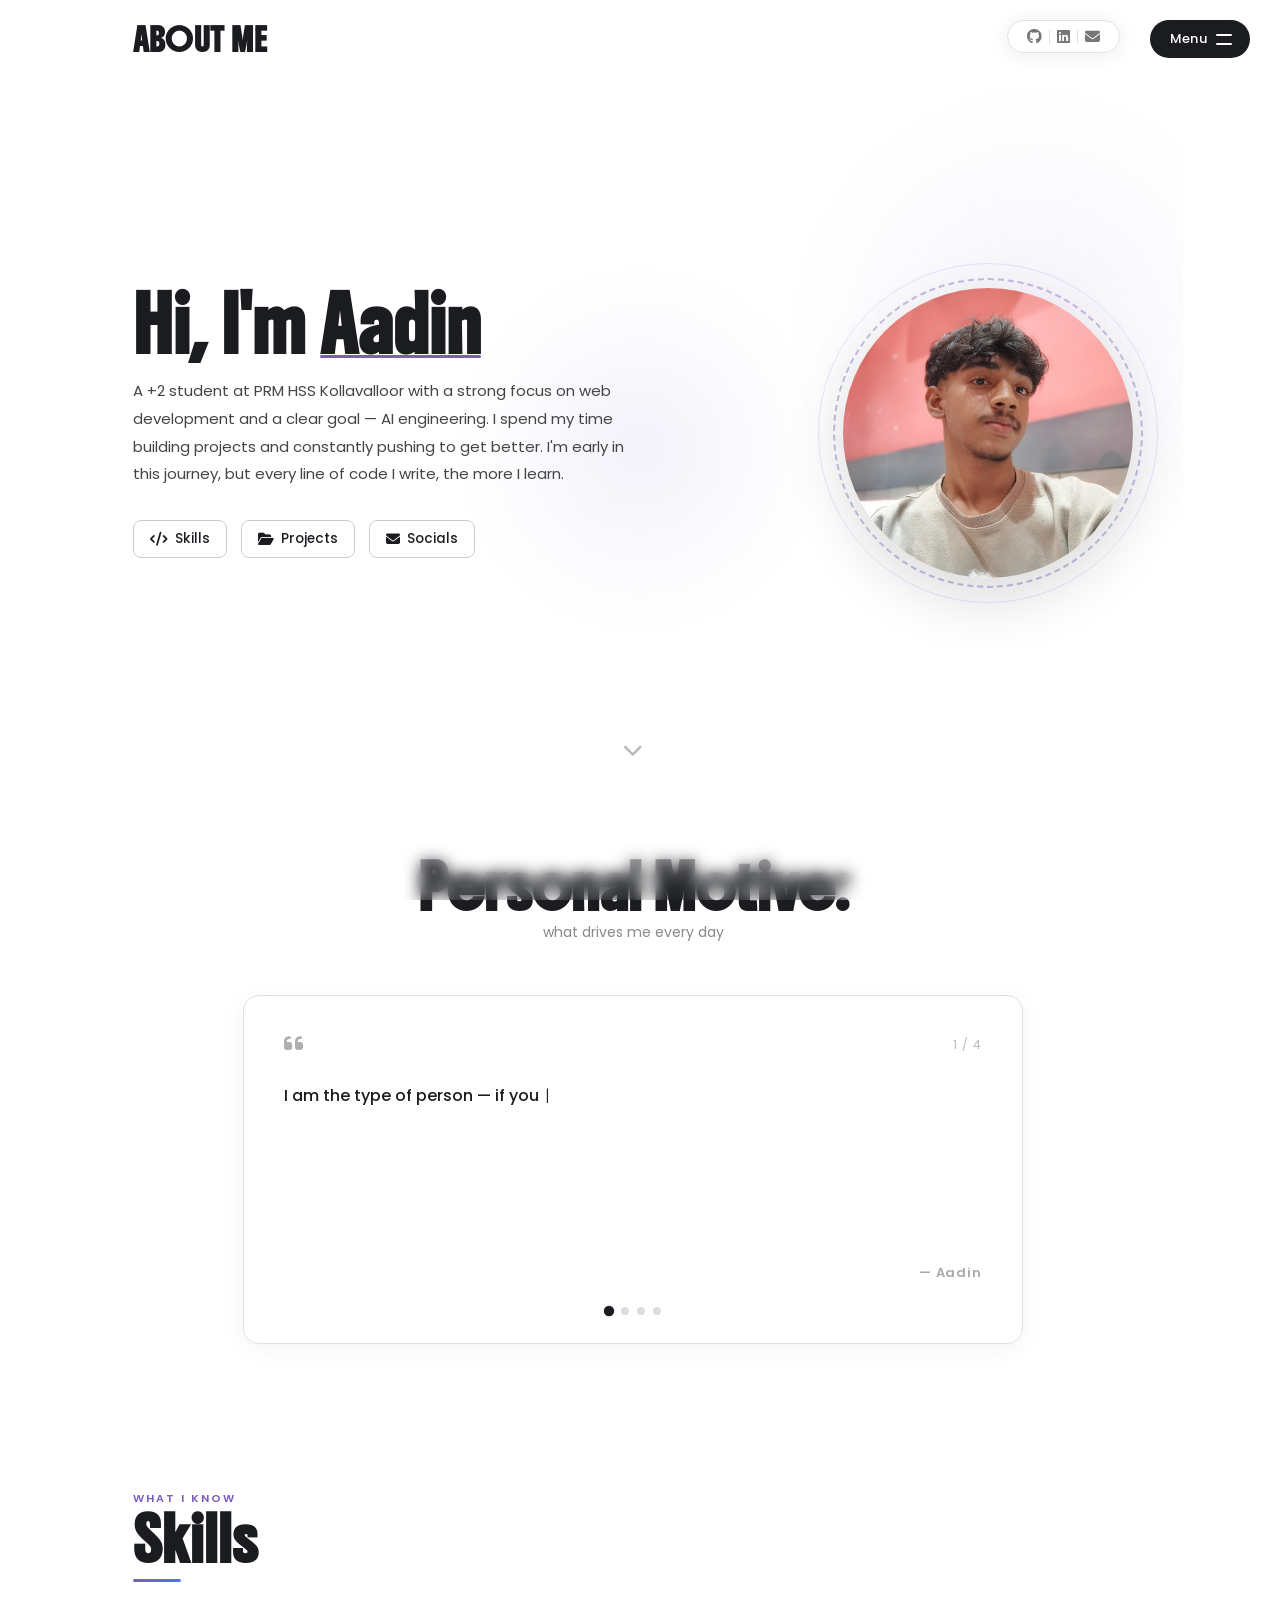
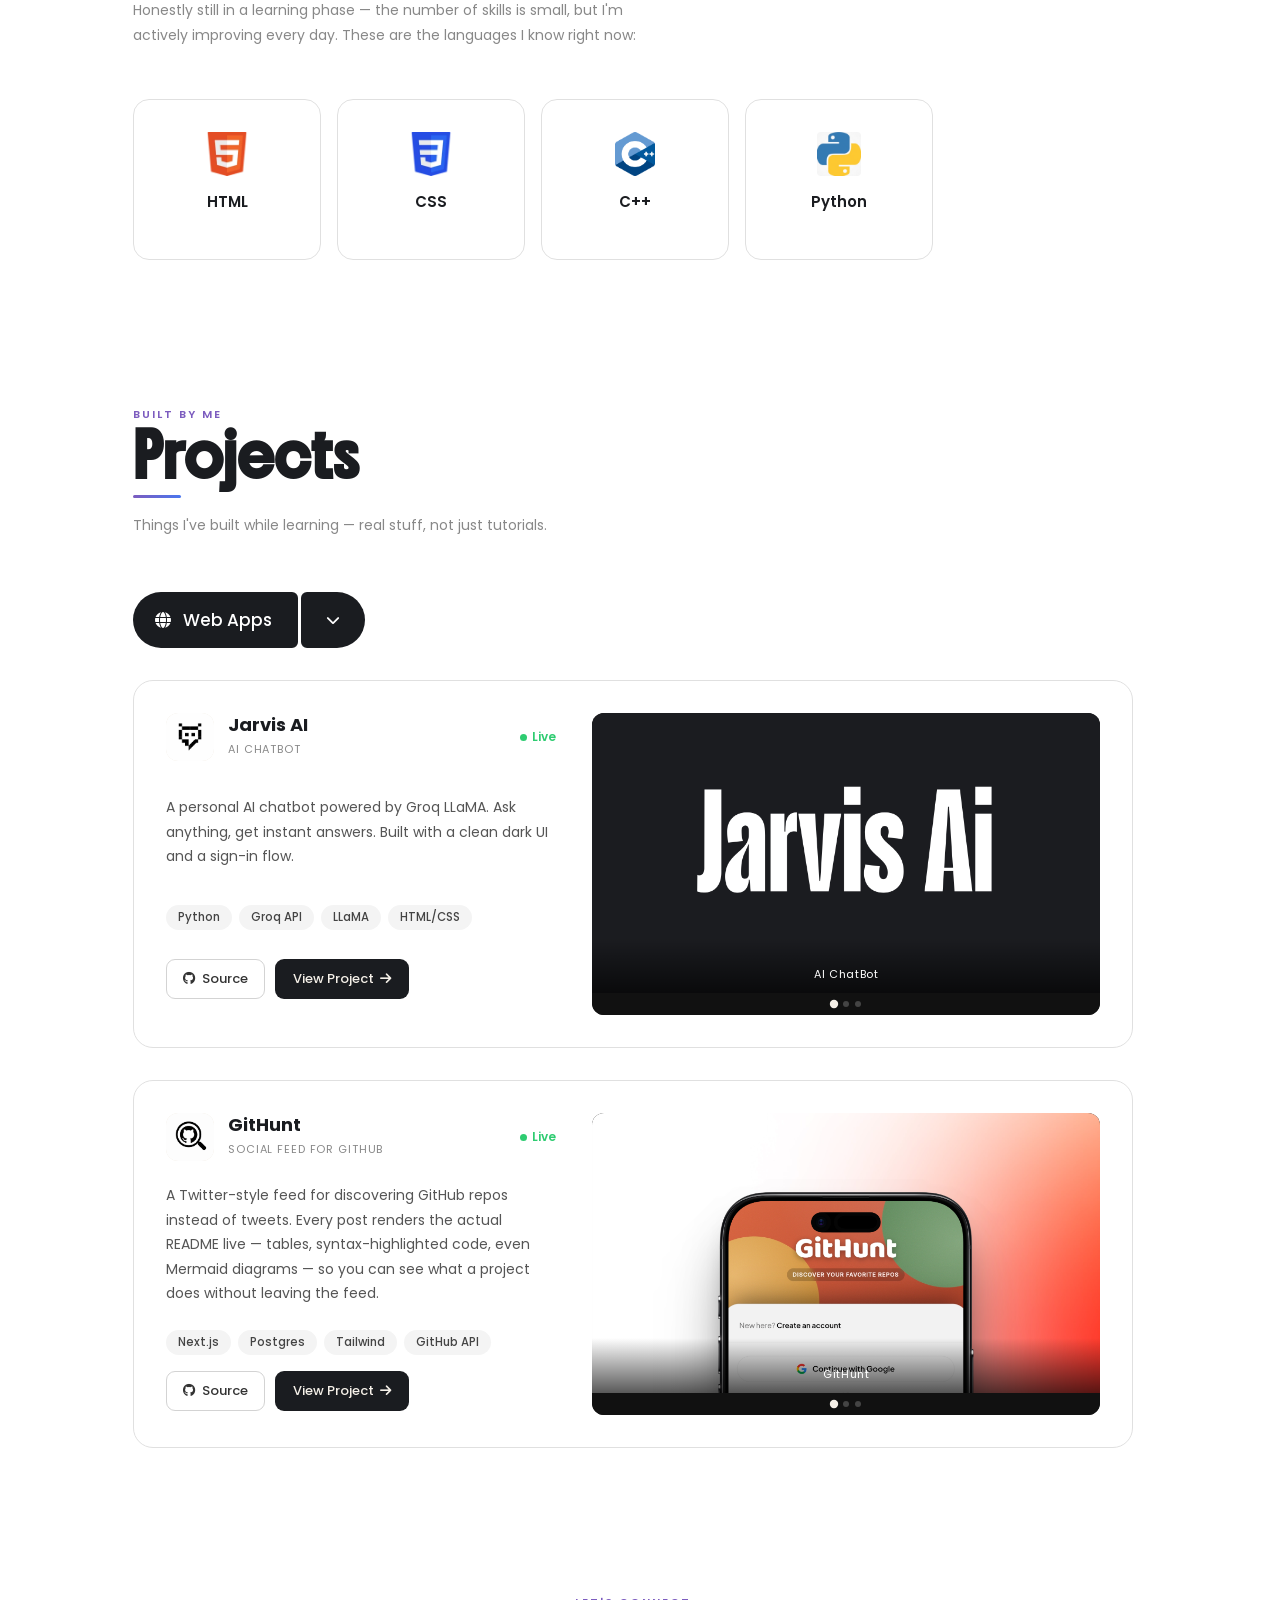
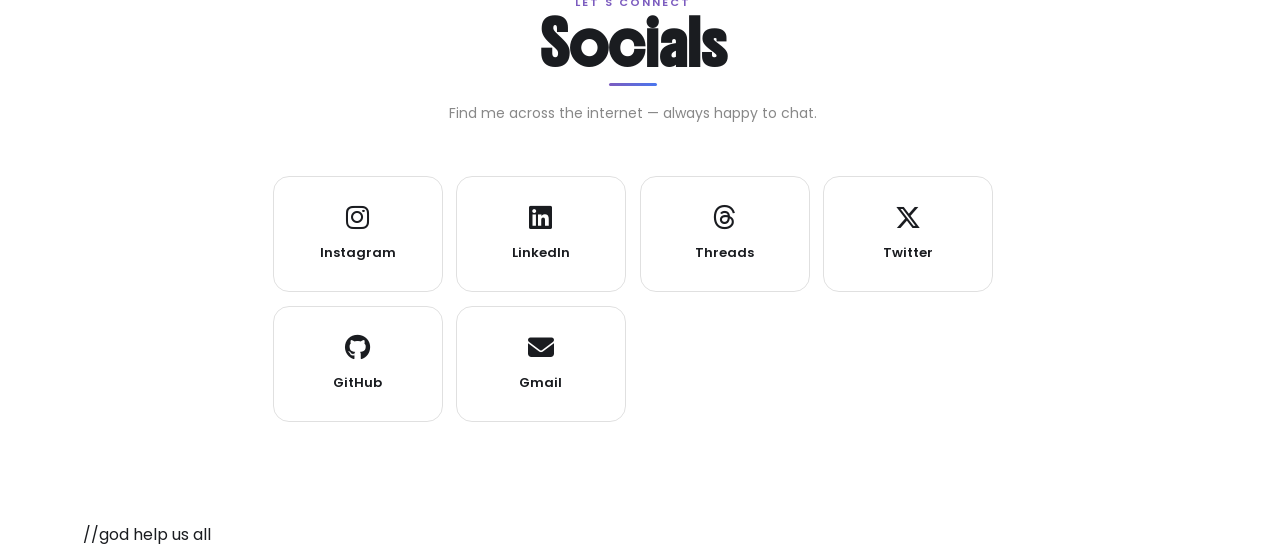
==== index.html @ 1c9d08e8 "AI Agent card: add live stats row (hidden until data loads)." ====
<!DOCTYPE html>
<html lang="en">
<head>
  <meta charset="UTF-8">
  <meta http-equiv="X-UA-Compatible" content="IE=edge">
  <meta name="viewport" content="width=device-width, initial-scale=1.0">

  <link rel="preconnect" href="https://fonts.googleapis.com">
  <link rel="preconnect" href="https://fonts.gstatic.com" crossorigin>
  <link href="https://fonts.googleapis.com/css2?family=Poppins:wght@400;500;600;700&family=Boldonse&family=Anton&display=swap" rel="stylesheet">
  <link rel="stylesheet" href="https://cdnjs.cloudflare.com/ajax/libs/font-awesome/6.5.0/css/all.min.css" crossorigin="anonymous" referrerpolicy="no-referrer">

  <title>Aadin KC — Portfolio</title>

  <!-- Vercel Web Analytics -->
  <script defer src="https://cdn.vercel-insights.com/v1/script.js"></script>

  <!-- Vercel Speed Insights -->
  <script>
    window.si = window.si || function () { (window.siq = window.siq || []).push(arguments); };
  </script>
  <script defer src="/_vercel/speed-insights/script.js"></script>

  <style>
    /* ═══════════════════════════════════════════════════════
       AADIN KC — PORTFOLIO (ENHANCED)
       Same palette, way more life
       ═══════════════════════════════════════════════════════ */

    @import url('https://fonts.googleapis.com/css2?family=Poppins:wght@400;500;600;700&family=Boldonse&family=Anton&display=swap');

    :root {
      --text:    #1a1c20;
      --link:    #4a76ee;
      --bg:      #fff;
      --muted:   #888;
      --border:  #e0e0e0;
      --accent:  #7c5cbf;        /* purple from original overlay */
      --accent2: #4a76ee;        /* blue */
      --card-bg: #fff;
      --ease-out-expo: cubic-bezier(0.19, 1, 0.22, 1);
    }

    /* ═══════════════════════════════════════════
       PAGE LOADER — YouTube-style skeleton
       ═══════════════════════════════════════════ */

    /* The full-page skeleton screen shown while page "loads" */
    #page-loader {
      position: fixed;
      inset: 0;
      background: #fff;
      z-index: 99999;
      overflow: hidden;
      display: flex;
      flex-direction: column;
      padding: 0 50px;
      opacity: 1;
      transition: opacity 0.45s cubic-bezier(0.4, 0, 0.2, 1);
      pointer-events: none; /* allow clicks to pass through while visible? better to block until fade-out */
    }

    #page-loader.fade-out {
      opacity: 0;
      pointer-events: none;
    }

    /* Shimmer keyframe — the moving light sweep */
    @keyframes shimmer {
      0%   { background-position: -800px 0; }
      100% { background-position: 800px 0; }
    }

    .skel {
      background: linear-gradient(
        90deg,
        #ececec 25%,
        #f5f5f5 37%,
        #ececec 63%
      );
      background-size: 800px 100%;
      animation: shimmer 1.4s ease-in-out infinite;
      border-radius: 6px;
    }

    /* Loader nav row */
    .loader-nav {
      display: flex;
      justify-content: space-between;
      align-items: center;
      height: 80px;
      flex-shrink: 0;
    }

    .loader-nav-left  { width: 130px; height: 20px; }
    .loader-nav-right { width: 90px;  height: 34px; border-radius: 999px; }

    /* Loader hero skeleton */
    .loader-hero {
      display: flex;
      justify-content: space-between;
      align-items: center;
      flex: 1;
      gap: 60px;
      padding: 40px 0 80px;
    }

    .loader-hero-text { flex: 5; display: flex; flex-direction: column; gap: 14px; }
    .loader-hero-text .skel-line-1 { height: 22px; width: 60%;  border-radius: 8px; }
    .loader-hero-text .skel-line-2 { height: 48px; width: 80%;  border-radius: 8px; margin-top: 4px; }
    .loader-hero-text .skel-line-3 { height: 14px; width: 90%;  margin-top: 10px; }
    .loader-hero-text .skel-line-4 { height: 14px; width: 75%;  }
    .loader-hero-text .skel-line-5 { height: 14px; width: 60%;  }
    .loader-hero-text .skel-btns   { display: flex; gap: 10px;  margin-top: 22px; }
    .loader-hero-text .skel-btn    { height: 36px; width: 90px; border-radius: 8px; }

    .loader-hero-img {
      width: 290px; height: 290px;
      border-radius: 50%;
      flex-shrink: 0;
    }

    /* Stagger shimmer timing so each block pulses slightly offset */
    .skel-line-1 { animation-delay: 0s; }
    .skel-line-2 { animation-delay: 0.05s; }
    .skel-line-3 { animation-delay: 0.1s; }
    .skel-line-4 { animation-delay: 0.15s; }
    .skel-line-5 { animation-delay: 0.2s; }
    .loader-hero-img { animation-delay: 0.08s; }

    /* Progress bar at top (like YouTube's red line) */
    #loader-bar {
      position: fixed;
      top: 0; left: 0;
      height: 3px;
      width: 0%;
      background: linear-gradient(90deg, var(--accent), var(--accent2));
      z-index: 100000;
      border-radius: 0 2px 2px 0;
      transition: width 0.4s cubic-bezier(0.4, 0, 0.2, 1), opacity 0.3s ease;
      box-shadow: 0 0 8px rgba(124,92,191,0.6);
    }

    /* ═══════════════════════════════════════════
       CONTENT FADE-IN — everything hidden until loader leaves
       ═══════════════════════════════════════════ */
    body:not(.loaded) nav,
    body:not(.loaded) main,
    body:not(.loaded) .bottom-blur,
    body:not(.loaded) .top-blur,
    body:not(.loaded) .cursor-glow {
      opacity: 0;
    }

    body.loaded nav,
    body.loaded main,
    body.loaded .bottom-blur,
    body.loaded .top-blur,
    body.loaded .cursor-glow {
      opacity: 1;
      transition: opacity 0.5s ease 0.1s;
    }

    /* ── Reset ── */
    *, *::before, *::after { margin: 0; padding: 0; box-sizing: border-box; -webkit-tap-highlight-color: transparent; }

    /* Remove all outlines and focus rings on cards/buttons */
    *:focus { outline: none; }
    *:focus-visible { outline: none; }
    button:focus, a:focus { outline: none; }
    .cell:focus, .project-card:focus, .social a:focus,
    .btn-ghost:focus, .btn-solid:focus, .sm-social-link:focus { outline: none; box-shadow: none; }

    html {
      scroll-behavior: smooth;
      overflow-y: scroll;
      scrollbar-gutter: stable;
    }

    body {
      font-family: 'Poppins', sans-serif;
      color: var(--text);
      background: var(--bg);
      max-width: 1100px;
      margin: 0 auto;
      overflow-x: hidden;
    }

    a { color: var(--link); text-decoration: none; }

    /* ═══════════════════════════════════════════
       SCROLL-REVEAL ENGINE  — upgraded timing
       ═══════════════════════════════════════════ */
    .reveal {
      opacity: 0;
      transform: translateY(28px);
      transition: opacity 0.5s cubic-bezier(0.22, 1, 0.36, 1),
                  transform 0.5s cubic-bezier(0.22, 1, 0.36, 1);
      will-change: opacity, transform;
    }
    .reveal.visible {
      opacity: 1;
      transform: translateY(0);
    }
    .reveal-left {
      opacity: 0;
      transform: translateX(-36px);
      transition: opacity 0.5s cubic-bezier(0.22, 1, 0.36, 1),
                  transform 0.5s cubic-bezier(0.22, 1, 0.36, 1);
      will-change: opacity, transform;
    }
    .reveal-left.visible { opacity: 1; transform: translateX(0); }

    .reveal-right {
      opacity: 0;
      transform: translateX(36px);
      transition: opacity 0.5s cubic-bezier(0.22, 1, 0.36, 1),
                  transform 0.5s cubic-bezier(0.22, 1, 0.36, 1);
      will-change: opacity, transform;
    }
    .reveal-right.visible { opacity: 1; transform: translateX(0); }

    .reveal-scale {
      opacity: 0;
      transform: scale(0.93);
      transition: opacity 0.45s cubic-bezier(0.22, 1, 0.36, 1),
                  transform 0.45s cubic-bezier(0.22, 1, 0.36, 1);
      will-change: opacity, transform;
    }
    .reveal-scale.visible { opacity: 1; transform: scale(1); }

    /* stagger delays */
    .delay-1 { transition-delay: 0.07s !important; }
    .delay-2 { transition-delay: 0.14s !important; }
    .delay-3 { transition-delay: 0.21s !important; }
    .delay-4 { transition-delay: 0.28s !important; }
    .delay-5 { transition-delay: 0.35s !important; }
    .delay-6 { transition-delay: 0.42s !important; }

    /* ═══════════════════════════════════════════
       CURSOR GLOW (desktop only)
       ═══════════════════════════════════════════ */
    .cursor-glow {
      position: fixed;
      width: 380px;
      height: 380px;
      border-radius: 50%;
      background: radial-gradient(circle, rgba(124,92,191,0.08) 0%, transparent 70%);
      pointer-events: none;
      transform: translate(-50%, -50%);
      z-index: 0;
      transition: opacity 0.3s;
    }

    /* ═══════════════════════════════════════════
       NAVBAR
       ═══════════════════════════════════════════ */
    nav {
      display: flex;
      justify-content: space-between;
      align-items: center;
      padding: 0 50px;
      height: 80px;
      position: relative;
      z-index: 50;
    }

    nav .left a {
      color: var(--text);
      font-size: 22px;
      font-weight: 700;
      font-family: 'Boldonse', sans-serif;
      letter-spacing: 0.02em;
      transition: letter-spacing 0.4s var(--ease-out-expo);
    }
    nav .left a:hover { letter-spacing: 0.08em; }

    nav .right {
      display: flex;
      align-items: center;
      gap: 14px;
    }

    /* ── Social Pill ── */
    .social-pill {
      display: flex;
      align-items: center;
      border: 1.5px solid var(--border);
      border-radius: 999px;
      padding: 6px 12px;
      background: rgba(255,255,255,0.9);
      backdrop-filter: blur(10px);
      gap: 0;
      position: fixed;
      top: 20px;
      right: 160px;
      z-index: 9999;
      box-shadow: 0 2px 20px rgba(0,0,0,0.08);
      transition: box-shadow 0.3s, border-color 0.3s;
    }
    .social-pill:hover {
      box-shadow: 0 4px 28px rgba(124,92,191,0.15);
      border-color: #c9b8f0;
    }

    .social-pill a {
      color: var(--text);
      font-size: 15px;
      opacity: 0.6;
      transition: opacity 0.18s, transform 0.2s var(--ease-out-expo), color 0.18s;
      display: flex;
      align-items: center;
      padding: 2px 7px;
      will-change: transform;
    }
    .social-pill a:hover { opacity: 1; transform: scale(1.18) translateY(-2px); color: var(--accent); }

    .pill-divider {
      width: 1px;
      height: 14px;
      background: var(--border);
      display: inline-block;
      flex-shrink: 0;
    }

    /* ── Hamburger ── */
    .hamburger {
      display: inline-flex;
      align-items: center;
      gap: 9px;
      background: var(--text);
      border: none;
      border-radius: 999px;
      padding: 9px 18px 9px 20px;
      cursor: pointer;
      color: #fff;
      font-family: 'Poppins', sans-serif;
      font-size: 13px;
      font-weight: 500;
      letter-spacing: 0.02em;
      transition: background 0.18s, transform 0.18s var(--ease-out-expo), box-shadow 0.18s;
      position: fixed;
      top: 20px;
      right: 30px;
      z-index: 9999;
    }
    .hamburger:hover {
      background: #2a2c30;
      transform: scale(1.05);
      box-shadow: 0 6px 20px rgba(0,0,0,0.2);
    }

    .ham-icon {
      width: 16px;
      height: 11px;
      display: flex;
      flex-direction: column;
      justify-content: space-between;
      flex-shrink: 0;
    }

    .bar {
      display: block;
      height: 2px;
      width: 100%;
      background: #fff;
      border-radius: 2px;
      transform-origin: center center;
      will-change: transform;
    }

    /* ═══════════════════════════════════════════
       MENU OVERLAY (unchanged logic, upgraded visuals)
       ═══════════════════════════════════════════ */
    .sm-overlay {
      position: fixed;
      inset: 0;
      z-index: 45;
      pointer-events: none;
      visibility: hidden;
    }

    .sm-prelayer-wrap {
      position: absolute;
      top: 0; right: 0;
      width: clamp(280px, 40vw, 440px);
      max-width: calc(100vw - 110px);
      height: 100%;
      pointer-events: none;
    }

    .sm-prelayer { position: absolute; inset: 0; }

    .sm-panel {
      position: absolute;
      top: 0; right: 0;
      width: clamp(280px, 40vw, 440px);
      max-width: calc(100vw - 110px);
      height: 100%;
      background: #fff;
      z-index: 10;
      display: flex;
      flex-direction: column;
      padding: 90px 24px 100px;
      overflow-y: auto;
      pointer-events: auto;
      box-shadow: -8px 0 60px rgba(0,0,0,0.1);
    }

    .sm-panel-inner { display: flex; flex-direction: column; height: 100%; }

    .sm-nav-list { list-style: none; padding: 0; margin: 0; flex: 1; }

    .sm-nav-item {
      display: block;
      text-decoration: none;
      padding: 16px 0;
      border-bottom: 1px solid #f0f0f0;
      overflow: hidden;
      transition: padding-left 0.3s var(--ease-out-expo);
    }
    .sm-nav-item:hover { padding-left: 8px; }

    .sm-nav-item::before {
      content: attr(data-num);
      font-size: 11px;
      color: #bbb;
      font-weight: 500;
      letter-spacing: 0.08em;
      display: block;
      margin-bottom: 4px;
      font-family: 'Poppins', sans-serif;
    }

    .sm-nav-label {
      display: block;
      font-family: 'Boldonse', sans-serif;
      font-size: clamp(32px, 6vw, 52px);
      color: var(--text);
      line-height: 1;
      will-change: transform;
      transition: color 0.2s;
    }
    .sm-nav-item:hover .sm-nav-label { color: var(--accent); }

    /* "Check my live status" is a much longer label than Skills/Projects/Socials,
       so it gets a smaller size and is allowed to wrap onto two lines. */
    .sm-nav-live .sm-nav-label {
      font-size: clamp(20px, 3.6vw, 30px);
      line-height: 1.25;
    }

    .sm-panel-socials { padding-top: 20px; }

    .sm-socials-title {
      font-size: 11px;
      text-transform: uppercase;
      letter-spacing: 0.12em;
      color: #aaa;
      margin-bottom: 14px;
    }

    .sm-socials-links { display: flex; flex-direction: column; gap: 10px; }

    .sm-social-link {
      display: flex;
      align-items: center;
      gap: 12px;
      text-decoration: none;
      padding: 11px 14px;
      border: 1.5px solid #ebebeb;
      border-radius: 14px;
      background: #fafafa;
      color: var(--text);
      overflow: hidden;
      outline: none;
      -webkit-tap-highlight-color: transparent;
      transition: opacity 0.1s ease;
    }
    .sm-social-link:active { opacity: 0.7; }

    .sm-social-icon {
      width: 38px; height: 38px;
      border-radius: 10px;
      background: #1a1a1a;
      color: #fff;
      display: flex;
      align-items: center;
      justify-content: center;
      font-size: 16px;
      flex-shrink: 0;
    }
    .sm-social-info { display: flex; flex-direction: column; gap: 2px; flex: 1; }
    .sm-social-name { font-size: 14px; font-weight: 600; color: var(--text); line-height: 1.2; }
    .sm-social-handle { font-size: 11px; color: #aaa; white-space: nowrap; overflow: hidden; text-overflow: ellipsis; max-width: 160px; }
    .sm-social-arrow { font-size: 11px; color: #ccc; flex-shrink: 0; }

    /* ═══════════════════════════════════════════
       BLURS
       ═════════���═════════════════════════════════ */
    .top-blur {
      position: fixed;
      top: 0; left: 0; right: 0;
      height: 110px;
      pointer-events: none;
      z-index: 48;
      -webkit-mask-image: linear-gradient(to bottom, black 0%, black 50%, transparent 100%);
      mask-image: linear-gradient(to bottom, black 0%, black 50%, transparent 100%);
      backdrop-filter: blur(12px);
      -webkit-backdrop-filter: blur(12px);
      opacity: 0;
      transition: opacity 0.4s ease;
    }
    .top-blur.visible { opacity: 1; }

    body.menu-open .top-blur,
    body.menu-open .bottom-blur { opacity: 0 !important; transition: none; }

    .sm-backdrop {
      position: fixed;
      inset: 0;
      background: rgba(0,0,0,0.3);
      backdrop-filter: blur(4px);
      -webkit-backdrop-filter: blur(4px);
      z-index: 44;
      opacity: 0;
      pointer-events: none;
      transition: opacity 0.35s ease;
    }
    .sm-backdrop.visible { opacity: 1; pointer-events: auto; }

    .bottom-blur {
      position: fixed;
      bottom: 0; left: 0; right: 0;
      height: 80px;
      pointer-events: none;
      z-index: 100;
      -webkit-mask-image: linear-gradient(to top, black 0%, black 30%, transparent 100%);
      mask-image: linear-gradient(to top, black 0%, black 30%, transparent 100%);
      backdrop-filter: blur(8px);
      -webkit-backdrop-filter: blur(8px);
    }

    /* ═══════════════════════════════════════════
       HERO  ── more room, floating headshot
       ═══════════════════════════════════════════ */
    .hero-section {
      display: flex;
      justify-content: space-between;
      align-items: center;
      padding: 0 50px;
      margin: 60px 0 140px;
      gap: 60px;
      position: relative;
      min-height: 65vh;
    }

    /* Ambient blob behind hero */
    .hero-section::before {
      content: '';
      position: absolute;
      top: -60px; right: -100px;
      width: 500px; height: 500px;
      border-radius: 50%;
      background: radial-gradient(circle, rgba(124,92,191,0.07) 0%, transparent 70%);
      pointer-events: none;
      z-index: -1;
      animation: blobPulse 8s ease-in-out infinite;
      will-change: transform;
    }

    @keyframes blobPulse {
      0%, 100% { transform: scale(1); }
      50%       { transform: scale(1.08) translate(-12px, 6px); }
    }

    .hero-section .text { flex: 5; }

    .hero-section .text h2 {
      font-size: clamp(38px, 5vw, 52px);
      font-family: 'Boldonse', sans-serif;
      line-height: 1.1;
      opacity: 0;
      animation: fadeUp 0.6s var(--ease-out-expo) 0.28s forwards;
      will-change: opacity, transform;
    }

    /* Animated underline on name */
    .hero-name-highlight {
      position: relative;
      display: inline-block;
    }
    .hero-name-highlight::after {
      content: '';
      position: absolute;
      bottom: -4px;
      left: 0;
      width: 0;
      height: 3px;
      background: var(--accent);
      border-radius: 2px;
      animation: lineGrow 0.8s var(--ease-out-expo) 1s forwards;
    }
    @keyframes lineGrow { to { width: 100%; } }

    .hero-section .text p {
      margin-top: 22px;
      font-size: 15px;
      line-height: 1.85;
      color: #444;
      max-width: 500px;
      opacity: 0;
      animation: fadeUp 0.6s var(--ease-out-expo) 0.42s forwards;
      will-change: opacity, transform;
    }

    .hero-section .text .links {
      margin-top: 32px;
      opacity: 0;
      animation: fadeUp 0.6s var(--ease-out-expo) 0.55s forwards;
      will-change: opacity, transform;
    }

    .hero-section .text .links a {
      display: inline-flex;
      align-items: center;
      gap: 7px;
      padding: 8px 16px;
      border: 1.5px solid #ccc;
      border-radius: 8px;
      margin-right: 10px;
      margin-bottom: 10px;
      color: #1a1c20;
      font-size: 13.5px;
      font-weight: 500;
      position: relative;
      overflow: hidden;
      outline: none;
      -webkit-tap-highlight-color: transparent;
      touch-action: manipulation;
      transition: border-color 0.2s ease, box-shadow 0.2s ease, transform 0.2s cubic-bezier(0.22,1,0.36,1), background 0.2s ease;
    }
    .hero-section .text .links a:hover {
      border-color: var(--accent);
      box-shadow: 0 4px 16px rgba(124,92,191,0.12);
      transform: translateY(-2px);
      background: rgba(124,92,191,0.03);
    }
    .hero-section .text .links a:active { transform: translateY(0); }
    .hero-section .text .links a i { font-size: 14px; }

    /* ── Headshot ── */
    .hero-section .headshot {
      flex: 0;
      display: flex;
      justify-content: center;
      position: relative;
      align-items: center;
      width: 290px;
      height: 290px;
      opacity: 0;
      animation: heroImgIn 0.7s var(--ease-out-expo) 0.4s forwards, floatBob 6s ease-in-out 1.2s infinite;
      transform-origin: center center;
      will-change: transform, opacity;
    }

    @keyframes heroImgIn {
      from { opacity: 0; transform: translateY(16px) scale(0.95); }
      to   { opacity: 1; transform: translateY(0) scale(1); }
    }

    @keyframes floatBob {
      0%, 100% { transform: translateY(0); }
      50%       { transform: translateY(-8px); }
    }

    .hero-section .headshot img {
      border-radius: 50%;
      width: 290px;
      height: 290px;
      object-fit: cover;
      z-index: 2;
      position: relative;
      box-shadow: 0 20px 60px rgba(0,0,0,0.15);
    }

    .profile-ring {
      position: absolute;
      width: 310px; height: 310px;
      border-radius: 50%;
      border: 2.5px dashed rgba(124,92,191,0.4);
      z-index: 1;
      animation: spinRing 14s linear infinite;
      will-change: transform;
    }

    .profile-ring-2 {
      position: absolute;
      width: 340px; height: 340px;
      border-radius: 50%;
      border: 1px solid rgba(74,118,238,0.15);
      z-index: 1;
      animation: spinRing 24s linear infinite reverse;
      will-change: transform;
    }

    /* scroll caret */
    .scroll-down {
      position: absolute;
      bottom: -40px;
      left: 50%;
      transform: translateX(-50%);
      font-size: 20px;
      color: #bbb;
      animation: bounce 2.5s ease-in-out infinite;
      cursor: pointer;
      transition: color 0.2s;
    }
    .scroll-down:hover { color: var(--accent); }

    /* ═══════════════════════════════════════════
       SECTION SHARED HEADER STYLE
       ═══════════════════════════════════════════ */
    .section-label {
      display: inline-block;
      font-size: 11px;
      font-weight: 600;
      text-transform: uppercase;
      letter-spacing: 0.18em;
      color: var(--accent);
      margin-bottom: 10px;
    }

    .section-title {
      font-size: clamp(30px, 4vw, 42px);
      font-family: 'Boldonse', sans-serif;
      line-height: 1.1;
      color: var(--text);
    }

    .section-sub {
      font-size: 14px;
      color: var(--muted);
      margin-top: 10px;
      line-height: 1.7;
    }

    /* Divider line */
    .section-divider {
      width: 48px;
      height: 3px;
      background: linear-gradient(90deg, var(--accent), var(--accent2));
      border-radius: 2px;
      margin: 16px 0;
    }

    /* ═══════════════════════════════════════════
       QUOTE / MOTIVE  ── wider, richer card
       ═══════════════════════════════════════════ */
    .quote-section {
      padding: 0 50px;
      margin-bottom: 140px;
    }

    .quote-section-header {
      text-align: center;
      margin-bottom: 50px;
    }

    .quote-card {
      max-width: 780px;
      margin: 40px auto 0;
      border: 1.5px solid #e0e0e0;
      border-radius: 16px;
      padding: 36px 40px 28px;
      background: #fff;
      box-shadow: 0 4px 24px rgba(0,0,0,0.05);
      min-height: 260px;
      display: flex;
      flex-direction: column;
      transition: opacity 0.12s ease;
      will-change: auto;
      -webkit-tap-highlight-color: transparent;
      outline: none;
      position: relative;
      overflow: hidden;
    }

    .quote-card::before { display: none; }

    .quote-card:active { opacity: 0.9; }

    .quote-card-header {
      display: flex;
      justify-content: space-between;
      align-items: center;
      margin-bottom: 24px;
    }

    .quote-icon i { font-size: 22px; color: #1a1c20; opacity: 0.35; }

    .quote-counter {
      font-size: 12px;
      color: #bbb;
      letter-spacing: 0.08em;
      font-variant-numeric: tabular-nums;
    }

    .typewriter-text {
      font-size: 16px;
      font-weight: 500;
      line-height: 1.8;
      color: #1a1c20;
      min-height: 165px;
      flex: 1;
    }

    .typewriter-text::after {
      content: '|';
      display: inline-block;
      margin-left: 2px;
      color: #1a1c20;
      animation: blink 0.75s step-end infinite;
      font-weight: 300;
    }

    .quote-attr {
      display: block;
      margin-top: 16px;
      font-size: 13px;
      font-weight: 600;
      color: #aaa;
      letter-spacing: 0.06em;
      text-align: right;
    }

    .quote-dots {
      display: flex;
      justify-content: center;
      gap: 8px;
      margin-top: 24px;
    }

    .qdot {
      width: 8px; height: 8px;
      border-radius: 50%;
      background: #ddd;
      border: none;
      cursor: pointer;
      padding: 0;
      transition: background 0.3s, transform 0.3s var(--ease-out-expo), width 0.3s;
    }
    .qdot.active {
      background: #1a1c20;
      transform: scale(1.3);
    }

    /* ═══════════════════════════════════════════
       SKILLS  ── bigger grid, hover lift + shimmer
       ═══════════════════════════════════════════ */
    .skills-section {
      padding: 0 50px;
      margin-bottom: 140px;
    }

    .skills-section-header { margin-bottom: 50px; }

    .skills-section .skills-note {
      font-size: 14px;
      color: var(--muted);
      max-width: 520px;
      line-height: 1.8;
      margin-top: 10px;
    }

    .skills-section .cells {
      display: grid;
      grid-template-columns: repeat(auto-fill, minmax(160px, 1fr));
      gap: 16px;
      max-width: 800px;
    }

    .skills-section .cells .cell {
      display: flex;
      flex-direction: column;
      justify-content: center;
      align-items: center;
      gap: 14px;
      padding: 32px 24px;
      border: 1.5px solid var(--border);
      border-radius: 16px;
      cursor: default;
      position: relative;
      overflow: hidden;
      background: #fff;
      box-sizing: border-box;
      -webkit-tap-highlight-color: transparent;
      touch-action: manipulation;
      transition: transform 0.25s cubic-bezier(0.22,1,0.36,1),
                  box-shadow 0.25s cubic-bezier(0.22,1,0.36,1),
                  border-color 0.25s ease;
    }

    .skills-section .cells .cell:hover {
      transform: translateY(-5px);
      box-shadow: 0 12px 32px rgba(124,92,191,0.12);
      border-color: rgba(124,92,191,0.3);
    }

    /* Press feedback only — subtle opacity dip */
    .skills-section .cells .cell:active {
      transform: translateY(-2px);
      opacity: 0.9;
      transition: opacity 0.08s ease, transform 0.08s ease;
    }

    /* No pseudo elements for interaction */
    .skills-section .cells .cell::before,
    .skills-section .cells .cell::after { display: none; }

    .skills-section .cells .cell img {
      width: 44px; height: 44px;
      object-fit: contain;
      border-radius: 4px;
    }

    .skills-section .cells .cell span {
      font-size: 15px;
      font-weight: 600;
      color: var(--text);
    }

    /* ── Progress bar inside skill card (optional decoration) ── */
    
    .cell.in-view .skill-bar-fill { width: var(--skill-level, 60%); }

    /* ═══════════════════════════════════════════
       PROJECTS  ── bolder cards, bigger room
       ═══════════════════════════════════════════ */
    .projects-section {
      padding: 0 50px;
      margin-bottom: 140px;
    }

    .projects-section-header { margin-bottom: 54px; }

    .projects-grid { display: flex; flex-direction: column; gap: 32px; }

    /* Project category switcher (split pill + dots) */
    .proj-switcher { position: relative; display: inline-block; margin-bottom: 32px; }
    .proj-split { display: flex; gap: 3px; }
    .proj-main, .proj-more {
      border: none; cursor: pointer; background: var(--text); color: #fff;
      font-family: 'Poppins', sans-serif;
      transition: background 0.2s ease, transform 0.15s ease;
    }
    .proj-main {
      display: inline-flex; align-items: center; gap: 12px;
      height: 56px; padding: 0 26px 0 22px;
      border-radius: 28px 6px 6px 28px;
      font-size: 17px; font-weight: 500;
    }
    .proj-main i { font-size: 16px; }
    .proj-more {
      width: 64px; height: 56px; font-size: 14px;
      display: flex; align-items: center; justify-content: center;
      border-radius: 6px 28px 28px 6px;
    }
    .proj-more i { transition: transform 0.25s var(--ease-out-expo); }
    .proj-switcher.open .proj-more i { transform: rotate(180deg); }
    .proj-main:hover, .proj-more:hover { background: #2a2c30; }
    .proj-main:active, .proj-more:active { transform: scale(0.97); }
    .proj-menu {
      position: absolute; top: calc(100% + 8px); left: 0; min-width: 250px; z-index: 30;
      background: #fff; border: 1.5px solid var(--border); border-radius: 20px; padding: 8px;
      box-shadow: 0 16px 48px rgba(0,0,0,0.12);
      opacity: 0; visibility: hidden; transform: translateY(-6px);
      transition: opacity 0.2s ease, transform 0.25s var(--ease-out-expo), visibility 0.2s;
    }
    .proj-switcher.open .proj-menu { opacity: 1; visibility: visible; transform: none; }
    .proj-opt {
      display: flex; align-items: center; gap: 12px; width: 100%;
      padding: 12px 14px; border: none; border-radius: 14px; text-align: left; cursor: pointer;
      background: transparent; color: var(--text);
      font-family: 'Poppins', sans-serif; font-size: 15px; font-weight: 500;
    }
    .proj-opt i { width: 18px; text-align: center; color: var(--text); }
    .proj-opt .n { margin-left: auto; font-size: 12px; color: #aaa; }
    .proj-opt:hover { background: #f6f6f6; }
    .proj-opt.active { background: var(--text); color: #fff; }
    .proj-opt.active i { color: #fff; }
    .proj-panel { display: none; flex-direction: column; gap: 32px; }
    .proj-panel.active { display: flex; animation: projIn 0.45s var(--ease-out-expo); }
    [hidden] { display: none !important; }
    .card-stats { display: flex; flex-wrap: wrap; align-items: center; gap: 4px 14px; margin-top: 6px; font-size: 12px; color: var(--muted); }
    .card-stats .stat i { margin-right: 6px; font-size: 11px; }
    .card-stats b { margin-right: 4px; color: var(--text); font-weight: 600; font-variant-numeric: tabular-nums; }
    .stat-paid { padding: 2px 9px; border-radius: 20px; background: var(--text); color: #fff; font-size: 10.5px; font-weight: 600; letter-spacing: 0.04em; }
    @keyframes projIn { from { opacity: 0; transform: translateY(14px); } to { opacity: 1; transform: none; } }
    @media (max-width: 600px) { .proj-main { height: 52px; font-size: 16px; } .proj-more { height: 52px; width: 58px; } }

    .project-card {
      border: 1.5px solid var(--border);
      border-radius: 20px;
      padding: 32px;
      background: var(--card-bg);
      position: relative;
      overflow: hidden;
      -webkit-tap-highlight-color: transparent;
      touch-action: manipulation;
      outline: none;
      transition: transform 0.3s cubic-bezier(0.22,1,0.36,1),
                  box-shadow 0.3s cubic-bezier(0.22,1,0.36,1),
                  border-color 0.3s ease;
    }

    /* Clean press-down feel on touch */
    .project-card:active {
      transform: scale(0.99);
      opacity: 0.92;
    }

    /* Remove gradient bar — that was the purple outline on top */
    .project-card::before { display: none; }

    .project-card:hover {
      transform: translateY(-4px);
      box-shadow: 0 16px 48px rgba(0,0,0,0.1);
      border-color: rgba(124,92,191,0.2);
    }

    .card-header {
      display: flex;
      align-items: center;
      gap: 14px;
      margin-bottom: 18px;
    }

    .jarvis-logo {
      width: 48px; height: 48px;
      background: #f5f0e8;
      border-radius: 12px;
      display: flex;
      align-items: center;
      justify-content: center;
      flex-shrink: 0;
      overflow: hidden;
    }

    .jarvis-logo img { width: 100%; height: 100%; object-fit: cover; border-radius: 12px; }
    .card-title-wrap { flex: 1; }

    .card-title-wrap h3 {
      font-size: 18px;
      font-weight: 700;
      line-height: 1.2;
      color: var(--text);
    }

    .card-tag {
      font-size: 11px;
      color: var(--muted);
      text-transform: uppercase;
      letter-spacing: 0.08em;
    }

    .card-status {
      display: flex;
      align-items: center;
      gap: 5px;
      font-size: 12px;
      color: #2ecc71;
      font-weight: 600;
      white-space: nowrap;
    }

    .card-status .dot {
      width: 7px; height: 7px;
      border-radius: 50%;
      background: #2ecc71;
      animation: livePulse 2s ease-in-out infinite;
    }

    @keyframes livePulse {
      0%, 100% { box-shadow: 0 0 0 0 rgba(46,204,113,0.5); }
      50%       { box-shadow: 0 0 0 6px rgba(46,204,113,0); }
    }

    .card-desc {
      font-size: 14px;
      color: #555;
      line-height: 1.75;
      margin-bottom: 20px;
    }

    /* Slider */
    .screenshot-slider {
      border-radius: 12px;
      overflow: hidden;
      margin-bottom: 20px;
      background: #111;
    }

    .slides { position: relative; width: 100%; aspect-ratio: 16/9; }

    .slide { position: absolute; inset: 0; opacity: 0; transition: opacity 0.6s ease; }
    .slide.active { opacity: 1; }

    .slide img {
      width: 100%; height: 100%;
      object-fit: cover;
      object-position: center top;
      display: block;
    }

    .slide-label {
      position: absolute;
      bottom: 0; left: 0; right: 0;
      background: linear-gradient(transparent, rgba(0,0,0,0.65));
      color: #fff;
      font-size: 11px;
      padding: 28px 12px 10px;
      text-align: center;
      letter-spacing: 0.06em;
    }

    .slider-dots {
      display: flex;
      justify-content: center;
      gap: 6px;
      padding: 8px 0;
      background: #111;
    }

    .sdot {
      width: 6px; height: 6px;
      border-radius: 50%;
      background: #444;
      border: none;
      cursor: pointer;
      padding: 0;
      transition: background 0.2s, transform 0.2s;
    }
    .sdot.active { background: #f5f0e8; transform: scale(1.4); }

    .card-stack {
      display: flex;
      flex-wrap: wrap;
      gap: 7px;
      margin-bottom: 20px;
    }

    .card-stack span {
      font-size: 11.5px;
      padding: 4px 12px;
      border-radius: 20px;
      background: #f4f4f4;
      color: #444;
      font-weight: 500;
      transition: background 0.2s, color 0.2s;
    }
    .project-card:hover .card-stack span {
      background: #f0f0f0;
      color: #333;
    }

    .card-actions { display: flex; gap: 10px; }

    .btn-ghost {
      display: inline-flex;
      align-items: center;
      gap: 6px;
      padding: 9px 16px;
      border-radius: 9px;
      border: 1.5px solid #d3d3d3;
      color: #333;
      font-size: 13px;
      font-weight: 500;
      font-family: 'Poppins', sans-serif;
      transition: background 0.2s ease, box-shadow 0.2s ease, border-color 0.2s ease,
                  transform 0.2s cubic-bezier(0.22,1,0.36,1);
      outline: none;
      -webkit-tap-highlight-color: transparent;
    }
    .btn-ghost:hover {
      border-color: #aaa;
      background: #f6f6f6;
      box-shadow: 0 2px 10px rgba(0,0,0,0.06);
      transform: translateY(-2px);
    }
    .btn-ghost:active { transform: translateY(0); }

    .btn-solid {
      display: inline-flex;
      align-items: center;
      gap: 6px;
      padding: 9px 18px;
      border-radius: 9px;
      background: var(--text);
      color: #f5f0e8;
      font-size: 13px;
      font-weight: 500;
      font-family: 'Poppins', sans-serif;
      transition: opacity 0.2s ease, box-shadow 0.22s ease,
                  transform 0.2s cubic-bezier(0.22,1,0.36,1);
      outline: none;
      -webkit-tap-highlight-color: transparent;
    }
    .btn-solid:hover {
      opacity: 0.85;
      color: #f5f0e8;
      box-shadow: 0 6px 22px rgba(0,0,0,0.2);
      transform: translateY(-2px);
    }
    .btn-solid:hover i { transform: translateX(3px); }
    .btn-solid i { transition: transform 0.2s cubic-bezier(0.22,1,0.36,1); }
    .btn-solid:active { transform: translateY(0); }

    /* Desktop side-by-side */
    @media (min-width: 700px) {
      .project-card {
        display: grid;
        grid-template-columns: 1fr 1.3fr;
        grid-template-areas:
          "header  slider"
          "desc    slider"
          "stack   slider"
          "actions slider";
        column-gap: 36px;
        align-items: start;
      }
      .card-header       { grid-area: header; }
      .card-desc         { grid-area: desc; }
      .card-stack        { grid-area: stack; margin-bottom: 12px; }
      .card-actions      { grid-area: actions; }
      .screenshot-slider {
        grid-area: slider;
        margin-bottom: 0;
        height: 100%;
        display: flex;
        flex-direction: column;
      }
      .slides { flex: 1; aspect-ratio: unset; min-height: 280px; }

      /* Cards with no screenshot slider: use the full width instead of
         leaving the right-hand column empty */
      .project-card:not(:has(.screenshot-slider)) {
        grid-template-columns: 1fr auto;
        grid-template-areas:
          "header header"
          "desc   desc"
          "stack  actions";
        column-gap: 24px;
        align-items: center;
      }
      .project-card:not(:has(.screenshot-slider)) .card-desc { max-width: 760px; }
      .project-card:not(:has(.screenshot-slider)) .card-stack { margin-bottom: 0; }
      .project-card:not(:has(.screenshot-slider)) .card-actions { justify-self: end; }
    }

    /* ═══════════════════════════════════════════
       SOCIALS  ── big hover cards
       ═══════════════════════════════════════════ */
    .contact-section {
      padding: 0 50px;
      margin-bottom: 100px;
    }

    .contact-section-header {
      text-align: center;
      margin-bottom: 50px;
    }

    .social {
      display: grid;
      grid-template-columns: repeat(auto-fit, minmax(160px, 1fr));
      gap: 14px;
      max-width: 720px;
      margin: 0 auto;
    }

    .social a {
      display: flex;
      flex-direction: column;
      align-items: center;
      gap: 12px;
      color: var(--text);
      font-size: 13px;
      font-weight: 600;
      padding: 28px 16px;
      border: 1.5px solid var(--border);
      border-radius: 16px;
      text-decoration: none;
      position: relative;
      overflow: hidden;
      -webkit-tap-highlight-color: transparent;
      touch-action: manipulation;
      outline: none;
      transition: transform 0.25s cubic-bezier(0.22,1,0.36,1),
                  box-shadow 0.25s cubic-bezier(0.22,1,0.36,1),
                  border-color 0.25s ease;
    }

    .social a:active { transform: scale(0.97); opacity: 0.8; }
    .social a:hover {
      transform: translateY(-5px);
      box-shadow: 0 10px 30px rgba(0,0,0,0.1);
      border-color: rgba(124,92,191,0.25);
    }
    .social a::before { display: none; }

    .social a::before {
      content: '';
      position: absolute;
      inset: 0;
      background: linear-gradient(135deg, rgba(124,92,191,0.05), rgba(74,118,238,0.05));
      opacity: 0;
      transition: opacity 0.3s;
    }

    .social a:hover {
      border-color: var(--border);
      box-shadow: none;
    }
    .social a:hover::before { opacity: 1; }

    .social a i {
      font-size: 26px;
      color: var(--text);
    }

    /* bubble burst removed */

    /* ═══════════════════════════════════════════
       KEYFRAMES
       ═══════════════════════════════════════════ */
    @keyframes fadeUp {
      from { opacity: 0; transform: translateY(16px); }
      to   { opacity: 1; transform: translateY(0); }
    }

    @keyframes spinRing {
      from { transform: rotate(0deg); }
      to   { transform: rotate(360deg); }
    }

    @keyframes blink {
      0%, 100% { opacity: 1; }
      50%       { opacity: 0; }
    }

    @keyframes bounce {
      0%, 20%, 50%, 80%, 100% { transform: translateX(-50%) translateY(0); }
      40%  { transform: translateX(-50%) translateY(-10px); }
      60%  { transform: translateX(-50%) translateY(-5px); }
    }

    @keyframes scaleIn {
      from { transform: scale(0); opacity: 0; }
      to   { transform: scale(1); opacity: 1; }
    }

    @keyframes pulse {
      0%, 100% { opacity: 1; }
      50%       { opacity: 0.35; }
    }

    /* ═══════════════════════════════════════════
       RESPONSIVE
       ═══════════════════════════════════════════ */
    @media (max-width: 700px) {
      #page-loader { padding: 0 20px; }
      .loader-hero { flex-direction: column-reverse; gap: 20px; padding: 20px 0 60px; }
      .loader-hero-img { width: 180px; height: 180px; margin: 0 auto; }
      .loader-hero-text .skel-line-1 { width: 40%; }
      .loader-hero-text .skel-line-2 { height: 36px; width: 70%; }
    }

    @media (max-width: 600px) {
      #page-loader { padding: 0 20px; }
    }

    @media (max-width: 850px) {
      .hero-section .text h2 { font-size: 38px; }
      .hero-section { min-height: auto; }
    }

    @media (max-width: 700px) {
      .hero-section {
        flex-direction: column-reverse;
        align-items: center;
        margin: 30px 0 100px;
        gap: 30px;
      }
      .hero-section .headshot {
        width: 220px; height: 220px;
        flex: none;
        margin: 0 auto;
      }
      .hero-section .headshot img { width: 220px; height: 220px; }
      .profile-ring { width: 240px; height: 240px; }
      .profile-ring-2 { width: 265px; height: 265px; }
      .project-card { display: block; }
      .screenshot-slider { margin-bottom: 16px; height: auto; }
      .slides { aspect-ratio: 16/9; min-height: unset; flex: unset; }
    }

    @media (max-width: 600px) {
      nav { padding: 0 20px; }
      .social-pill { display: none; }
      .hamburger { padding: 8px 14px 8px 16px; font-size: 12px; }
      .hero-section     { padding: 0 20px; }
      .hero-section .text h2 { font-size: 30px; }
      .skills-section   { padding: 0 20px; }
      .projects-section { padding: 0 20px; }
      .contact-section  { padding: 0 20px; }
      .quote-section    { padding: 0 20px; }
      .quote-card       { padding: 28px 22px 22px; }
      .typewriter-text  { min-height: 180px; }
      .social { grid-template-columns: repeat(2, 1fr); }
    }
  </style>
</head>
<body>

  <!-- SKELETON LOADER (exact match to layout) -->
  <div id="page-loader">
    <div id="loader-bar"></div>
    <div class="loader-nav">
      <div class="skel loader-nav-left"></div>
      <div class="skel loader-nav-right"></div>
    </div>
    <div class="loader-hero">
      <div class="loader-hero-text">
        <div class="skel skel-line-1"></div>
        <div class="skel skel-line-2"></div>
        <div class="skel skel-line-3"></div>
        <div class="skel skel-line-4"></div>
        <div class="skel skel-line-5"></div>
        <div class="skel-btns">
          <div class="skel skel-btn"></div>
          <div class="skel skel-btn"></div>
          <div class="skel skel-btn"></div>
        </div>
      </div>
      <div class="skel loader-hero-img"></div>
    </div>
  </div>

  <!-- CURSOR GLOW (hidden on touch devices via JS) -->
  <div class="cursor-glow" id="cursorGlow"></div>

  <!-- TOP BLUR -->
  <div class="top-blur" id="topBlur"></div>

  <!-- BACKDROP -->
  <div class="sm-backdrop" id="menuBackdrop"></div>

  <!-- NAVBAR -->
  <nav>
    <div class="left">
      <a href="/">ABOUT ME</a>
    </div>
    <div class="right">
      <div class="social-pill">
        <a href="https://github.com/heyitsaadin" target="_blank" rel="noopener noreferrer" aria-label="GitHub">
          <i class="fa-brands fa-github"></i>
        </a>
        <span class="pill-divider"></span>
        <a href="https://www.linkedin.com/in/aadin-kc-128bb3371" target="_blank" rel="noopener noreferrer" aria-label="LinkedIn">
          <i class="fa-brands fa-linkedin"></i>
        </a>
        <span class="pill-divider"></span>
        <a href="mailto:hey.itsaadin@gmail.com" aria-label="Email">
          <i class="fa-solid fa-envelope"></i>
        </a>
      </div>

      <button class="hamburger" id="menuToggle" aria-label="Open menu" aria-expanded="false">
        <span class="ham-text" id="hamText">Menu</span>
        <span class="ham-icon" id="hamIcon">
          <span class="bar bar1"></span>
          <span class="bar bar2"></span>
        </span>
      </button>
    </div>
  </nav>

  <!-- STAGGERED MENU OVERLAY -->
  <div class="sm-overlay" id="menuOverlay" aria-hidden="true">
    <div class="sm-prelayer-wrap" aria-hidden="true">
      <div class="sm-prelayer" style="background:#e8e0f8;"></div>
      <div class="sm-prelayer" style="background:#c9b8f0;"></div>
    </div>
    <aside class="sm-panel" id="menuPanel">
      <div class="sm-panel-inner">
        <ul class="sm-nav-list">
          <li><a href="#skills" class="sm-nav-item" data-num="01">
            <span class="sm-nav-label">Skills</span>
          </a></li>
          <li><a href="#projects" class="sm-nav-item" data-num="02">
            <span class="sm-nav-label">Projects</span>
          </a></li>
          <li><a href="#socials" class="sm-nav-item" data-num="03">
            <span class="sm-nav-label">Socials</span>
          </a></li>
          <li><a href="https://discord-status-web-topaz.vercel.app/" class="sm-nav-item sm-nav-live" data-num="04">
            <span class="sm-nav-label">Check my live status</span>
          </a></li>
        </ul>
        <div class="sm-panel-socials">
          <p class="sm-socials-title">Find me on</p>
          <div class="sm-socials-links">
            <a href="https://github.com/heyitsaadin" target="_blank" rel="noopener noreferrer" class="sm-social-link">
              <span class="sm-social-icon"><i class="fa-brands fa-github"></i></span>
              <span class="sm-social-info">
                <span class="sm-social-name">GitHub</span>
                <span class="sm-social-handle">heyitsaadin</span>
              </span>
              <span class="sm-social-arrow"><i class="fa-solid fa-arrow-up-right-from-square"></i></span>
            </a>
            <a href="https://www.linkedin.com/in/aadin-kc-128bb3371" target="_blank" rel="noopener noreferrer" class="sm-social-link">
              <span class="sm-social-icon"><i class="fa-brands fa-linkedin-in"></i></span>
              <span class="sm-social-info">
                <span class="sm-social-name">LinkedIn</span>
                <span class="sm-social-handle">aadin-kc</span>
              </span>
              <span class="sm-social-arrow"><i class="fa-solid fa-arrow-up-right-from-square"></i></span>
            </a>
            <a href="mailto:hey.itsaadin@gmail.com" class="sm-social-link">
              <span class="sm-social-icon"><i class="fa-solid fa-envelope"></i></span>
              <span class="sm-social-info">
                <span class="sm-social-name">Email</span>
                <span class="sm-social-handle">hey.itsaadin@gmail.com</span>
              </span>
              <span class="sm-social-arrow"><i class="fa-solid fa-arrow-up-right-from-square"></i></span>
            </a>
          </div>
        </div>
      </div>
    </aside>
  </div>

  <main>

    <!-- ══════════════════════════════════════
         SECTION 1: Hero
    ══════════════════════════════════════ -->
    <section class="hero-section">
      <div class="text">

        <h2>Hi, I'm <span class="hero-name-highlight">Aadin</span></h2>
        <p>A +2 student at PRM HSS Kollavalloor with a strong focus on web development and a clear goal — AI engineering. I spend my time building projects and constantly pushing to get better. I'm early in this journey, but every line of code I write, the more I learn.</p>
        <div class="links">
          <a href="#skills"><i class="fa-solid fa-code"></i><span>Skills</span></a>
          <a href="#projects"><i class="fa-solid fa-folder-open"></i><span>Projects</span></a>
          <a href="#socials"><i class="fa-solid fa-envelope"></i><span>Socials</span></a>
        </div>
      </div>

      <a href="#quote" class="scroll-down" aria-label="Scroll down">
        <i class="fa-solid fa-chevron-down"></i>
      </a>

      <div class="headshot">
        <div class="profile-ring-2"></div>
        <div class="profile-ring"></div>
        <img src="images/1.webp" alt="Aadin">
      </div>
    </section>

    <!-- ══════════════════════════════════════
         SECTION 2: Quote / Motive
    ══════════════════════════════════════ -->
    <section class="quote-section" id="quote">
      <div class="quote-section-header reveal">
        <h2 class="section-title">Personal Motive:</h2>
        <p class="section-sub" style="text-align:center;">what drives me every day</p>
      </div>

      <div class="quote-card reveal delay-2">
        <div class="quote-card-header">
          <span class="quote-icon"><i class="fa-solid fa-quote-left"></i></span>
          <span class="quote-counter"><span id="q-current">1</span> / <span id="q-total">4</span></span>
        </div>
        <p class="typewriter-text" id="typewriter"></p>
        <span class="quote-attr">— Aadin</span>
        <div class="quote-dots" id="quote-dots"></div>
      </div>
    </section>

    <!-- ══════════════════════════════════════
         SECTION 3: Skills
    ══════════════════════════════════════ -->
    <section id="skills" class="skills-section">
      <div class="skills-section-header reveal-left">
        <span class="section-label">What I Know</span>
        <h2 class="section-title">Skills</h2>
        <div class="section-divider"></div>
        <p class="skills-note">Honestly still in a learning phase — the number of skills is small, but I'm actively improving every day. These are the languages I know right now:</p>
      </div>

      <div class="cells">
        <div class="cell reveal delay-1" data-skill-level="75%">
          <img src="images/html.webp" alt="HTML logo">
          <span>HTML</span>
          <div class="skill-bar-track"><div class="skill-bar-fill" style="--skill-level:75%"></div></div>
        </div>
        <div class="cell reveal delay-2" data-skill-level="65%">
          <img src="images/css.webp" alt="CSS logo">
          <span>CSS</span>
          <div class="skill-bar-track"><div class="skill-bar-fill" style="--skill-level:65%"></div></div>
        </div>
        <div class="cell reveal delay-3" data-skill-level="55%">
          <img src="images/cpp.webp" alt="C++ logo">
          <span>C++</span>
          <div class="skill-bar-track"><div class="skill-bar-fill" style="--skill-level:55%"></div></div>
        </div>
        <div class="cell reveal delay-4" data-skill-level="60%">
          <img src="images/python.webp" alt="Python logo">
          <span>Python</span>
          <div class="skill-bar-track"><div class="skill-bar-fill" style="--skill-level:60%"></div></div>
        </div>
      </div>
    </section>

    <!-- ══════════════════════════════════════
         SECTION 4: Projects
    ══════════════════════════════════════ -->
    <section id="projects" class="projects-section">
      <div class="projects-section-header reveal">
        <span class="section-label">Built By Me</span>
        <h2 class="section-title">Projects</h2>
        <div class="section-divider"></div>
        <p class="section-sub">Things I've built while learning — real stuff, not just tutorials.</p>
      </div>

      <div class="proj-switcher" id="projSwitcher">
        <div class="proj-split">
          <button type="button" class="proj-main" id="projMain" aria-label="Next category">
            <i class="fa-solid fa-globe" id="projMainIcon"></i><span id="projMainLabel">Web Apps</span>
          </button>
          <button type="button" class="proj-more" id="projMore" aria-label="Choose category" aria-haspopup="true" aria-expanded="false">
            <i class="fa-solid fa-chevron-down"></i>
          </button>
        </div>
        <div class="proj-menu" id="projMenu">
          <button type="button" class="proj-opt active"><i class="fa-solid fa-globe"></i><span>Web Apps</span><span class="n">2</span></button>
          <button type="button" class="proj-opt"><i class="fa-solid fa-puzzle-piece"></i><span>Plugins</span><span class="n">2</span></button>
          <button type="button" class="proj-opt"><i class="fa-solid fa-shapes"></i><span>Others</span><span class="n">1</span></button>
        </div>
      </div>

      <div class="proj-panel active" data-panel="webapps">
        <!-- Jarvis AI Card -->
        <div class="project-card reveal delay-2">
          <div class="card-header">
            <div class="jarvis-logo">
              <img src="images/jarvislogo.webp" alt="Jarvis AI logo">
            </div>
            <div class="card-title-wrap">
              <h3>Jarvis AI</h3>
              <span class="card-tag">AI Chatbot</span>
            </div>
            <span class="card-status"><span class="dot"></span>Live</span>
          </div>

          <p class="card-desc">A personal AI chatbot powered by Groq LLaMA. Ask anything, get instant answers. Built with a clean dark UI and a sign-in flow.</p>

          <div class="screenshot-slider">
            <div class="slides">
              <div class="slide active">
                <img src="images/web1.webp" alt="Jarvis AI desktop login">
                <span class="slide-label">AI ChatBot</span>
              </div>
              <div class="slide">
                <img src="images/web2.webp" alt="Jarvis AI landing page">
                <span class="slide-label">Landing Page</span>
              </div>
              <div class="slide">
                <img src="images/web3.webp" alt="Jarvis AI chat interface">
                <span class="slide-label">Chat View</span>
              </div>
            </div>
            <div class="slider-dots">
              <button class="sdot active" data-idx="0"></button>
              <button class="sdot" data-idx="1"></button>
              <button class="sdot" data-idx="2"></button>
            </div>
          </div>

          <div class="card-stack">
            <span>Python</span>
            <span>Groq API</span>
            <span>LLaMA</span>
            <span>HTML/CSS</span>
          </div>

          <div class="card-actions">
            <a href="https://github.com/heyitsaadin/jarvis-ai" target="_blank" rel="noopener noreferrer" class="btn-ghost">
              <i class="fa-brands fa-github"></i> Source
            </a>
            <a href="https://jarvis-ai-aadin.vercel.app/" target="_blank" rel="noopener noreferrer" class="btn-solid">
              View Project <i class="fa-solid fa-arrow-right"></i>
            </a>
          </div>
        </div>

        <!-- Pirates Bay Card -->
        <div class="project-card reveal delay-3">
          <div class="card-header">
            <div class="jarvis-logo">
              <img src="images/githuntlogo.webp" alt="Pirates Bay logo">
            </div>
            <div class="card-title-wrap">
              <h3>GitHunt</h3>
              <span class="card-tag">Social Feed for GitHub</span>
            </div>
            <span class="card-status"><span class="dot"></span>Live</span>
          </div>

          <p class="card-desc">A Twitter-style feed for discovering GitHub repos instead of tweets. Every post renders the actual README live — tables, syntax-highlighted code, even Mermaid diagrams — so you can see what a project does without leaving the feed.</p>

          <div class="screenshot-slider">
            <div class="slides">
              <div class="slide active">
                <img src="images/githunt1.webp" alt="Pirates Bay feed view">
                <span class="slide-label">GitHunt</span>
              </div>
              <div class="slide">
                <img src="images/piratesbay2.webp" alt="Pirates Bay README preview">
                <span class="slide-label">Live Feed</span>
              </div>
              <div class="slide">
                <img src="images/piratesbay3.webp" alt="Pirates Bay profile view">
                <span class="slide-label">Discover Page</span>
              </div>
            </div>
            <div class="slider-dots">
              <button class="sdot active" data-idx="0"></button>
              <button class="sdot" data-idx="1"></button>
              <button class="sdot" data-idx="2"></button>
            </div>
          </div>

          <div class="card-stack">
            <span>Next.js</span>
            <span>Postgres</span>
            <span>Tailwind</span>
            <span>GitHub API</span>
          </div>

          <div class="card-actions">
            <a href="https://github.com/heyitsaadin/pirates-bay" target="_blank" rel="noopener noreferrer" class="btn-ghost">
              <i class="fa-brands fa-github"></i> Source
            </a>
            <a href="https://githunt-aadin.vercel.app/" target="_blank" rel="noopener noreferrer" class="btn-solid">
              View Project <i class="fa-solid fa-arrow-right"></i>
            </a>
          </div>
        </div>

      </div>

      <div class="proj-panel" data-panel="plugins">
        <!-- AI Agent Acode Card -->
        <div class="project-card reveal delay-4" data-acode-id="com.heyitsaadin.ai_agent" data-repo="Ai_Agent_Acode">
          <div class="card-header">
            <div class="jarvis-logo">
              <img src="images/aiagent-icon.webp" alt="AI Agent logo">
            </div>
            <div class="card-title-wrap">
              <h3>AI Agent for Acode</h3>
              <span class="card-tag">Acode Plugin • AI Coding</span>
              <div class="card-stats" hidden>
                <span class="stat"><i class="fa-solid fa-download"></i><b data-stat="downloads"></b>installs</span>
                <span class="stat"><i class="fa-regular fa-thumbs-up"></i><span data-stat="rating"></span></span>
                <span class="stat-paid" data-stat="paid" hidden>Paid</span>
              </div>
            </div>
            <span class="card-status"><span class="dot"></span>Live</span>
          </div>

          <p class="card-desc">A sidebar chat panel for Acode that connects to OpenAI-compatible or Anthropic APIs. The AI can read, write, create, and delete files in your project with diff previews and 16 built-in provider presets.</p>

          <div class="card-stack">
            <span>JavaScript</span>
            <span>Acode API</span>
            <span>OpenAI-compatible</span>
            <span>Anthropic</span>
          </div>

          <div class="card-actions">
            <a href="https://github.com/heyitsaadin/Ai_Agent_Acode" target="_blank" rel="noopener noreferrer" class="btn-ghost">
              <i class="fa-brands fa-github"></i> Source
            </a>
            <a href="https://acode.app/plugin/com.heyitsaadin.ai_agent" target="_blank" rel="noopener noreferrer" class="btn-solid">
              View Plugin <i class="fa-solid fa-arrow-right"></i>
            </a>
          </div>
        </div>

        <!-- Smooth Cursor Acode Card -->
        <div class="project-card reveal delay-5">
          <div class="card-header">
            <div class="jarvis-logo">
              <img src="images/smoothcursor-icon.webp" alt="Smooth Cursor logo">
            </div>
            <div class="card-title-wrap">
              <h3>Smooth Cursor for Acode</h3>
              <span class="card-tag">Acode Plugin • Editor Enhancement</span>
            </div>
            <span class="card-status"><span class="dot"></span>Live</span>
          </div>

          <p class="card-desc">A modern fork adding VSCode-style smooth cursor blink and typing pulse animation to Acode's CodeMirror 6 editor. Falls back to legacy Ace editor support.</p>

          <div class="card-stack">
            <span>JavaScript</span>
            <span>CodeMirror 6</span>
            <span>CSS Animations</span>
            <span>Acode Plugin</span>
          </div>

          <div class="card-actions">
            <a href="https://github.com/heyitsaadin/acode-smoothcursor-plugin" target="_blank" rel="noopener noreferrer" class="btn-ghost">
              <i class="fa-brands fa-github"></i> Source
            </a>
            <a href="https://acode.app/plugin/kc.aadin.smoothcursor" target="_blank" rel="noopener noreferrer" class="btn-solid">
              View Plugin <i class="fa-solid fa-arrow-right"></i>
            </a>
          </div>
        </div>
      </div>

      <div class="proj-panel" data-panel="others">
        <!-- Claude-Bridge Card -->
        <div class="project-card reveal delay-6">
          <div class="card-header">
            <div class="jarvis-logo">
              <i class="fa-solid fa-code-branch" style="font-size:20px;color:var(--accent);"></i>
            </div>
            <div class="card-title-wrap">
              <h3>Claude-Bridge</h3>
              <span class="card-tag">MCP • GitHub Automation</span>
            </div>
            <span class="card-status"><span class="dot"></span>Live</span>
          </div>

          <p class="card-desc">A private staging ground between Claude and real GitHub repos. Log in with GitHub, clone a repo into your own sandbox, let Claude propose edits via MCP, review the diff, and only then approve and push it live — nothing touches your repo until you say so.</p>

          <div class="card-stack">
            <span>Next.js</span>
            <span>Neon Postgres</span>
            <span>MCP</span>
            <span>GitHub OAuth</span>
          </div>

          <div class="card-actions">
            <a href="https://github.com/heyitsaadin/claude-bridge" target="_blank" rel="noopener noreferrer" class="btn-ghost">
              <i class="fa-brands fa-github"></i> Source
            </a>
            <a href="https://claude-bridge-ivory.vercel.app/" target="_blank" rel="noopener noreferrer" class="btn-solid">
              View Project <i class="fa-solid fa-arrow-right"></i>
            </a>
          </div>
        </div>

      </div>
    </section>

    <!-- ══════════════════════════════════════
         SECTION 5: Socials
    ══════════════════════════════════════ -->
    <section id="socials" class="contact-section">
      <div class="contact-section-header reveal">
        <span class="section-label">Let's Connect</span>
        <h2 class="section-title">Socials</h2>
        <div class="section-divider" style="margin: 16px auto;"></div>
        <p class="section-sub">Find me across the internet — always happy to chat.</p>
      </div>

      <div class="social">
        <a href="https://www.instagram.com/its_n0t_aadin?igsh=YWRoaXZhNjBkcnNp" target="_blank" rel="noopener noreferrer" class="reveal delay-1">
          <i class="fa-brands fa-instagram"></i><span>Instagram</span>
        </a>
        <a href="https://www.linkedin.com/in/aadin-kc-128bb3371" target="_blank" rel="noopener noreferrer" class="reveal delay-2">
          <i class="fa-brands fa-linkedin"></i><span>LinkedIn</span>
        </a>
        <a href="https://www.threads.com/@aadin_x3_" target="_blank" rel="noopener noreferrer" class="reveal delay-3">
          <i class="fa-brands fa-threads"></i><span>Threads</span>
        </a>
        <a href="https://x.com/its_aadin" target="_blank" rel="noopener noreferrer" class="reveal delay-4">
          <i class="fa-brands fa-x-twitter"></i><span>Twitter</span>
        </a>
        <a href="https://github.com/heyitsaadin" target="_blank" rel="noopener noreferrer" class="reveal delay-5">
          <i class="fa-brands fa-github"></i><span>GitHub</span>
        </a>
        <a href="mailto:hey.itsaadin@gmail.com" aria-label="Email" target="_blank" rel="noopener noreferrer" class="reveal delay-5">
          <i class="fa-solid fa-envelope"></i><span>Gmail</span>
        </a>
      </div>
    </section>

  </main>

  <!-- Bottom fade overlay -->
  <div class="bottom-blur"></div>

  <!-- GSAP -->
  <script src="https://cdnjs.cloudflare.com/ajax/libs/gsap/3.12.5/gsap.min.js"></script>

  <script>
  (function() {
    // ----- SKELETON LOADER -----
    const loader = document.getElementById('page-loader');
    const loaderBar = document.getElementById('loader-bar');
    let progress = 0;
    const interval = setInterval(() => {
      progress += Math.random() * 15;
      if (progress >= 100) {
        progress = 100;
        clearInterval(interval);
      }
      loaderBar.style.width = progress + '%';
    }, 120);
    // Ensure loader disappears after a short delay (simulate page ready)
    window.addEventListener('load', () => {
      clearInterval(interval);
      loaderBar.style.width = '100%';
      setTimeout(() => {
        loader.classList.add('fade-out');
        document.body.classList.add('loaded');
        setTimeout(() => {
          loader.style.display = 'none';
        }, 500);
      }, 400);
    });
    // fallback: if load event already fired (cached), still remove.
    if (document.readyState === 'complete') {
      clearInterval(interval);
      loaderBar.style.width = '100%';
      setTimeout(() => {
        loader.classList.add('fade-out');
        document.body.classList.add('loaded');
        setTimeout(() => {
          loader.style.display = 'none';
        }, 500);
      }, 400);
    }

    /* ═══════════════════════════════════════
       CURSOR GLOW (desktop only)
    ═══════════════════════════════════════ */
    const glow = document.getElementById('cursorGlow');
    if ('ontouchstart' in window) { if(glow) glow.style.display = 'none'; } 
    else if(glow) {
      let mx = window.innerWidth/2, my = window.innerHeight/2;
      let cx = mx, cy = my;
      document.addEventListener('mousemove', e => { mx = e.clientX; my = e.clientY; });
      (function raf() {
        cx += (mx - cx) * 0.08;
        cy += (my - cy) * 0.08;
        glow.style.left = cx + 'px';
        glow.style.top  = cy + 'px';
        requestAnimationFrame(raf);
      })();
    }

    /* SCROLL REVEAL */
    const revealEls = document.querySelectorAll('.reveal, .reveal-left, .reveal-right, .reveal-scale');
    const io = new IntersectionObserver((entries) => {
      entries.forEach(e => {
        if (e.isIntersecting) {
          e.target.classList.add('visible');
          if (e.target.classList.contains('cell')) e.target.classList.add('in-view');
          io.unobserve(e.target);
        }
      });
    }, { threshold: 0.15 });
    revealEls.forEach(el => io.observe(el));
    document.querySelectorAll('.cell').forEach(cell => {
      const cellIo = new IntersectionObserver((entries) => {
        entries.forEach(e => {
          if (e.isIntersecting) { e.target.classList.add('in-view'); cellIo.unobserve(e.target); }
        });
      }, { threshold: 0.4 });
      cellIo.observe(cell);
    });

    /* TOP BLUR */
    const topBlur = document.getElementById('topBlur');
    let threshold = null;
    window.addEventListener('scroll', () => {
      if (!threshold) {
        const nav = document.querySelector('nav');
        threshold = nav ? nav.getBoundingClientRect().bottom + window.scrollY + 40 : 200;
      }
      topBlur.classList.toggle('visible', window.scrollY > threshold);
    }, { passive: true });

    /* SLIDER */
    document.querySelectorAll('.project-card').forEach(card => {
      const slides = card.querySelectorAll('.slide');
      const dots   = card.querySelectorAll('.sdot');
      let current  = 0;
      if (!slides.length) return; // text-only cards (plugins) have no screenshots
      function goTo(idx) {
        slides[current].classList.remove('active');
        dots[current].classList.remove('active');
        current = idx;
        slides[current].classList.add('active');
        dots[current].classList.add('active');
      }
      dots.forEach(dot => dot.addEventListener('click', () => goTo(parseInt(dot.dataset.idx))));
      setInterval(() => goTo((current + 1) % slides.length), 3800);
    });

    /* TYPEWRITER QUOTES */
    const quotes = [
      "I am the type of person — if you ask me a question and I don't know the answer, I will tell you I don't know. But I bet you what, I know how to find the answer, and I will find the answer.",
      "The best way to predict the future is to build it. I'd rather spend my nights breaking code than wondering what could have been.",
      "Every expert was once a beginner. I'm not ashamed of where I'm starting — I'm focused on where I'm going.",
      "AI isn't just technology to me. It's the closest thing to magic that actually makes sense."
    ];
    const twEl = document.getElementById('typewriter');
    const ctr     = document.getElementById('q-current');
    const totalEl = document.getElementById('q-total');
    const quoteDots = document.getElementById('quote-dots');
    totalEl.textContent = quotes.length;
    quotes.forEach((_, i) => {
      const d = document.createElement('button');
      d.className = 'qdot' + (i === 0 ? ' active' : '');
      d.dataset.idx = i;
      quoteDots.appendChild(d);
    });
    let qIdx = 0, charIdx = 0, deleting = false;
    const SPEED_TYPE = 26, SPEED_DEL = 8, PAUSE_END = 2800, PAUSE_START = 300;
    let lastTime = 0, nextDelay = SPEED_TYPE, isPaused = false;
    function setActiveDot(i) {
      quoteDots.querySelectorAll('.qdot').forEach((d, idx) => d.classList.toggle('active', idx === i));
      ctr.textContent = i + 1;
    }
    quoteDots.addEventListener('click', e => {
      if (!e.target.classList.contains('qdot')) return;
      qIdx = parseInt(e.target.dataset.idx);
      charIdx = 0; deleting = false; isPaused = false;
      twEl.textContent = '';
      setActiveDot(qIdx);
    });
    function rafTick(ts) {
      if (!isPaused && ts - lastTime >= nextDelay) {
        lastTime = ts;
        const full = quotes[qIdx];
        if (!deleting) {
          twEl.textContent = full.slice(0, ++charIdx);
          if (charIdx === full.length) {
            isPaused = true;
            setTimeout(() => { deleting = true; isPaused = false; lastTime = 0; }, PAUSE_END);
          } else { nextDelay = SPEED_TYPE; }
        } else {
          twEl.textContent = full.slice(0, --charIdx);
          if (charIdx === 0) {
            deleting = false;
            qIdx = (qIdx + 1) % quotes.length;
            setActiveDot(qIdx);
            isPaused = true;
            setTimeout(() => { isPaused = false; lastTime = 0; }, PAUSE_START);
          } else { nextDelay = SPEED_DEL; }
        }
      }
      requestAnimationFrame(rafTick);
    }
    requestAnimationFrame(rafTick);

    /* PROJECT CATEGORY SWITCHER */
    (function () {
      const sw = document.getElementById('projSwitcher');
      if (!sw) return;
      const panels = Array.from(document.querySelectorAll('.proj-panel'));
      const opts = Array.from(sw.querySelectorAll('.proj-opt'));
      const moreBtn = document.getElementById('projMore');
      const mainIcon = document.getElementById('projMainIcon');
      const mainLabel = document.getElementById('projMainLabel');
      let cur = 0;
      opts.forEach((o, i) => { o.querySelector('.n').textContent = panels[i].querySelectorAll('.project-card').length; });
      function setMenu(open) {
        sw.classList.toggle('open', open);
        moreBtn.setAttribute('aria-expanded', String(open));
      }
      function show(i) {
        cur = (i + panels.length) % panels.length;
        panels.forEach((p, idx) => {
          p.classList.toggle('active', idx === cur);
          if (idx === cur) p.querySelectorAll('.reveal').forEach(el => el.classList.add('visible'));
        });
        opts.forEach((o, idx) => o.classList.toggle('active', idx === cur));
        mainIcon.className = opts[cur].querySelector('i').className;
        mainLabel.textContent = opts[cur].querySelector('span').textContent;
        setMenu(false);
        const top = sw.getBoundingClientRect().top;
        if (top < 90) window.scrollTo({ top: window.scrollY + top - 110, behavior: 'smooth' });
      }
      opts.forEach((o, i) => o.addEventListener('click', () => show(i)));
      document.getElementById('projMain').addEventListener('click', () => show(cur + 1));
      moreBtn.addEventListener('click', e => { e.stopPropagation(); setMenu(!sw.classList.contains('open')); });
      document.addEventListener('click', e => { if (!sw.contains(e.target)) setMenu(false); });
      document.addEventListener('keydown', e => { if (e.key === 'Escape') setMenu(false); });
      /* swipe left / right on the projects section to change category */
      const area = document.getElementById('projects');
      let sx = 0, sy = 0;
      area.addEventListener('touchstart', e => { sx = e.touches[0].clientX; sy = e.touches[0].clientY; }, { passive: true });
      area.addEventListener('touchend', e => {
        const dx = e.changedTouches[0].clientX - sx, dy = e.changedTouches[0].clientY - sy;
        if (Math.abs(dx) > 70 && Math.abs(dx) > Math.abs(dy) * 1.6) show(cur + (dx < 0 ? 1 : -1));
      }, { passive: true });
    })();

    /* GSAP MENU */
    const toggle    = document.getElementById('menuToggle');
    const overlay   = document.getElementById('menuOverlay');
    const panel     = document.getElementById('menuPanel');
    const backdrop  = document.getElementById('menuBackdrop');
    const hamText   = document.getElementById('hamText');
    const prelayers = Array.from(overlay.querySelectorAll('.sm-prelayer'));
    const navLabels = Array.from(panel.querySelectorAll('.sm-nav-label'));
    const socialTitle = panel.querySelector('.sm-socials-title');
    const socialLinks = Array.from(panel.querySelectorAll('.sm-social-link'));
    let isOpen = false, busy = false;
    gsap.set([...prelayers, panel], { xPercent: 100 });
    gsap.set(overlay, { visibility: 'hidden' });
    gsap.set(navLabels, { yPercent: 130, rotate: 8 });
    gsap.set(socialTitle, { opacity: 0, y: 10 });
    gsap.set(socialLinks, { opacity: 0, y: 20 });
    function cycleText(dir) {
      const seq = dir === 'open' ? ['Menu','Close','Menu','Close','Close'] : ['Close','Menu','Close','Menu','Menu'];
      let i = 0;
      const iv = setInterval(() => { hamText.textContent = seq[i++]; if (i >= seq.length) clearInterval(iv); }, 60);
    }
    function openMenu() {
      if (busy) return;
      busy = true; isOpen = true;
      toggle.setAttribute('aria-expanded', 'true');
      overlay.style.visibility = 'visible';
      document.body.classList.add('menu-open');
      backdrop.classList.add('visible');
      cycleText('open');
      gsap.to('.bar1', { rotate: 45,  y: 5,  duration: 0.4, ease: 'power3.out' });
      gsap.to('.bar2', { rotate: -45, y: -5, duration: 0.4, ease: 'power3.out' });
      const tl = gsap.timeline({ onComplete: () => { busy = false; } });
      prelayers.forEach((l, i) => { tl.fromTo(l, { xPercent: 100 }, { xPercent: 0, duration: 0.5, ease: 'power4.out' }, i * 0.07); });
      tl.fromTo(panel, { xPercent: 100 }, { xPercent: 0, duration: 0.65, ease: 'power4.out' }, 0.12);
      tl.to(navLabels,   { yPercent: 0, rotate: 0, duration: 0.9, ease: 'power4.out', stagger: 0.1 }, 0.3);
      tl.to(socialTitle, { opacity: 1, y: 0, duration: 0.5, ease: 'power2.out' }, 0.55);
      tl.to(socialLinks, { opacity: 1, y: 0, duration: 0.5, ease: 'power3.out', stagger: 0.08 }, 0.62);
    }
    function closeMenu() {
      if (busy) return;
      busy = true; isOpen = false;
      toggle.setAttribute('aria-expanded', 'false');
      document.body.classList.remove('menu-open');
      backdrop.classList.remove('visible');
      cycleText('close');
      gsap.to('.bar1', { rotate: 0, y: 0, duration: 0.35, ease: 'power3.inOut' });
      gsap.to('.bar2', { rotate: 0, y: 0, duration: 0.35, ease: 'power3.inOut' });
      gsap.to([...prelayers, panel], { xPercent: 100, duration: 0.35, ease: 'power3.in', stagger: 0.03, onComplete: () => {
        overlay.style.visibility = 'hidden';
        gsap.set(navLabels, { yPercent: 130, rotate: 8 });
        gsap.set(socialTitle, { opacity: 0, y: 10 });
        gsap.set(socialLinks, { opacity: 0, y: 20 });
        busy = false;
      } });
    }
    toggle.addEventListener('click', () => isOpen ? closeMenu() : openMenu());
    backdrop.addEventListener('click', closeMenu);
    overlay.addEventListener('mousedown', e => { if (!panel.contains(e.target)) closeMenu(); });
    panel.querySelectorAll('.sm-nav-item').forEach(l => l.addEventListener('click', closeMenu));
  })();
  </script>

</body>
</html>
//god help us all
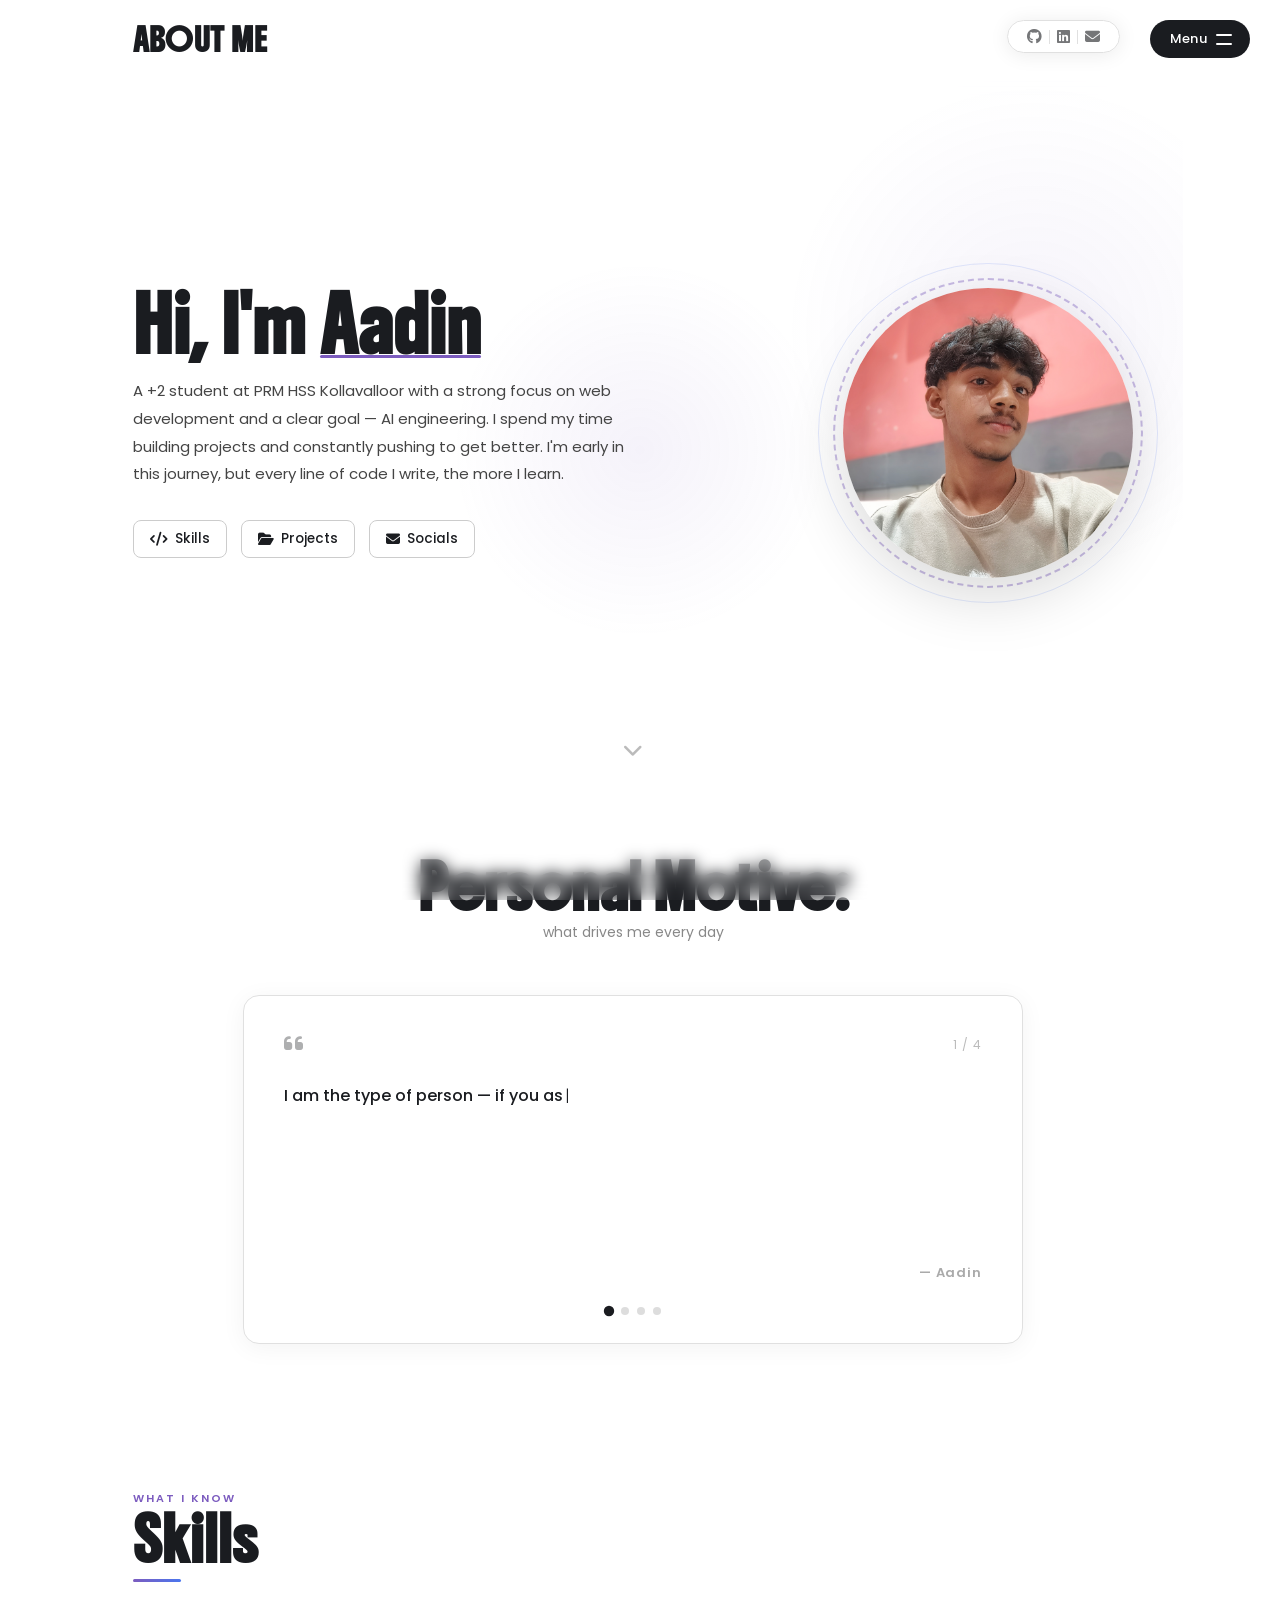
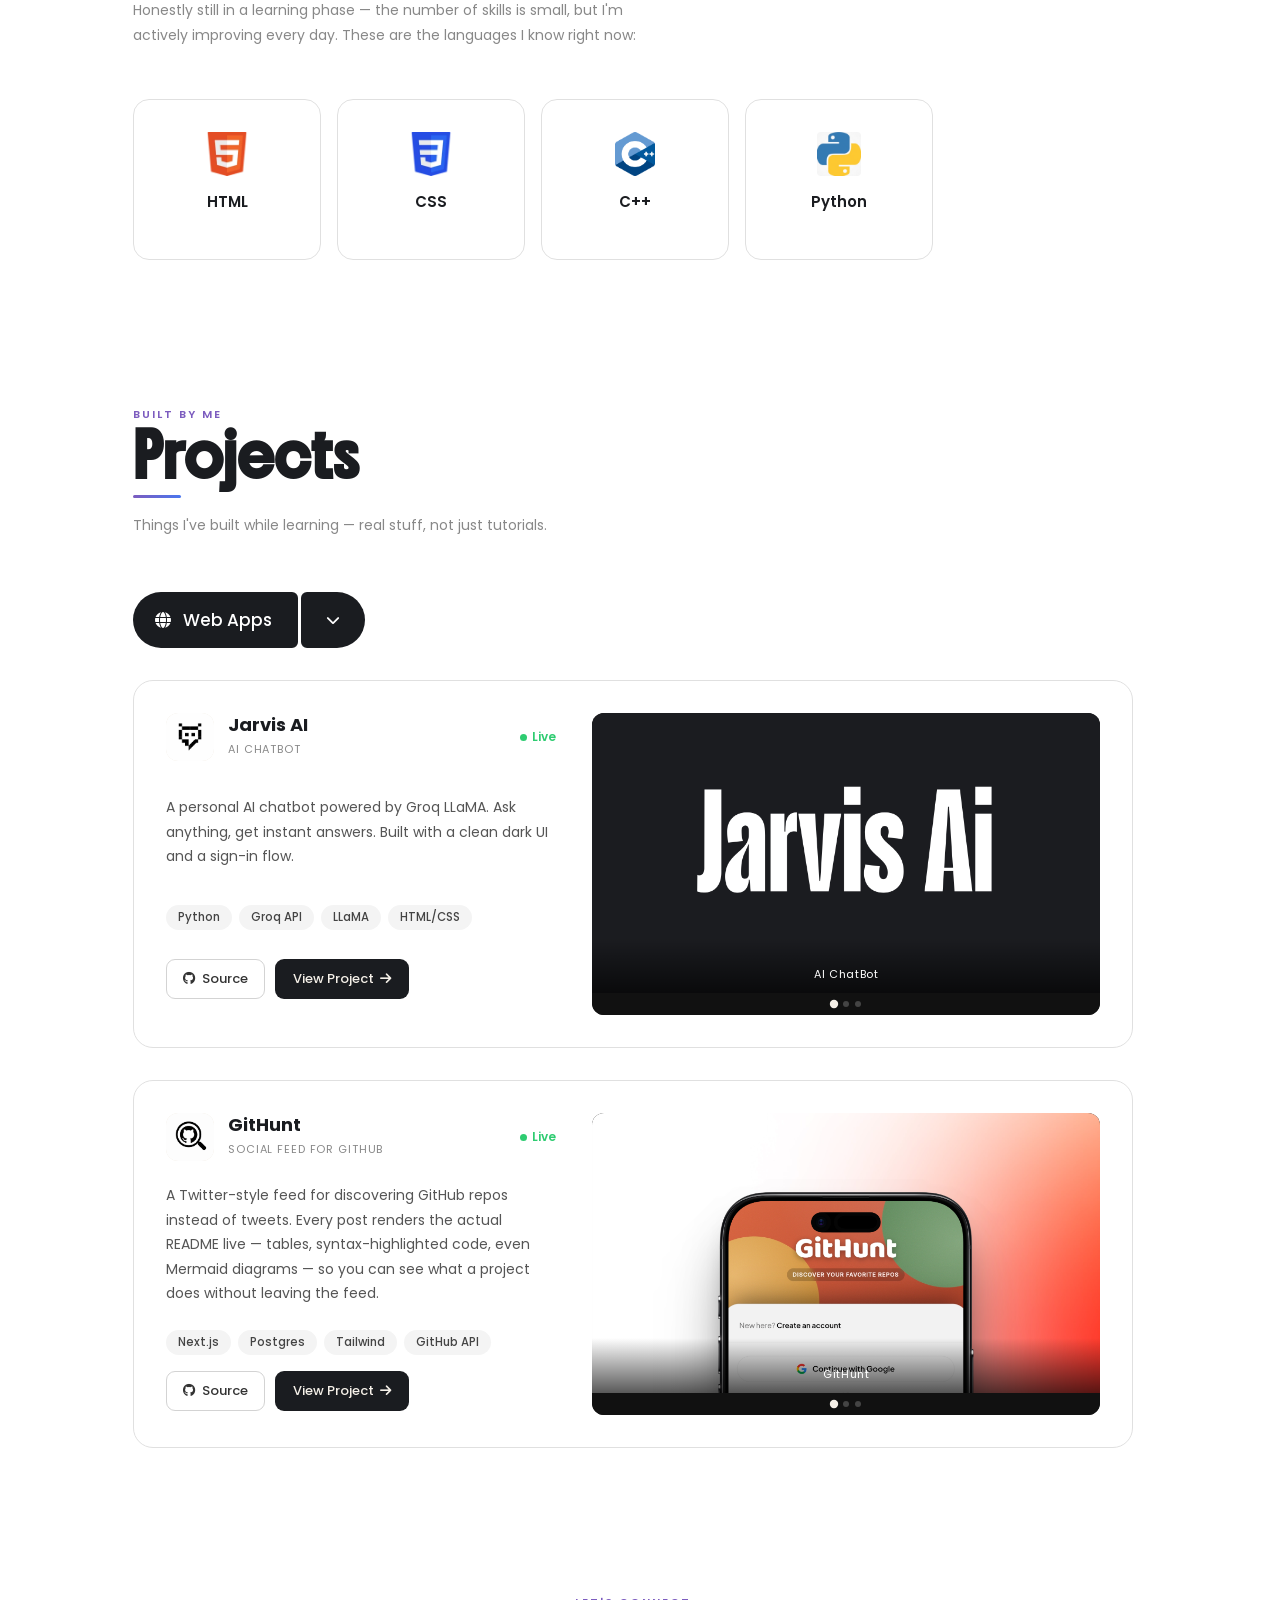
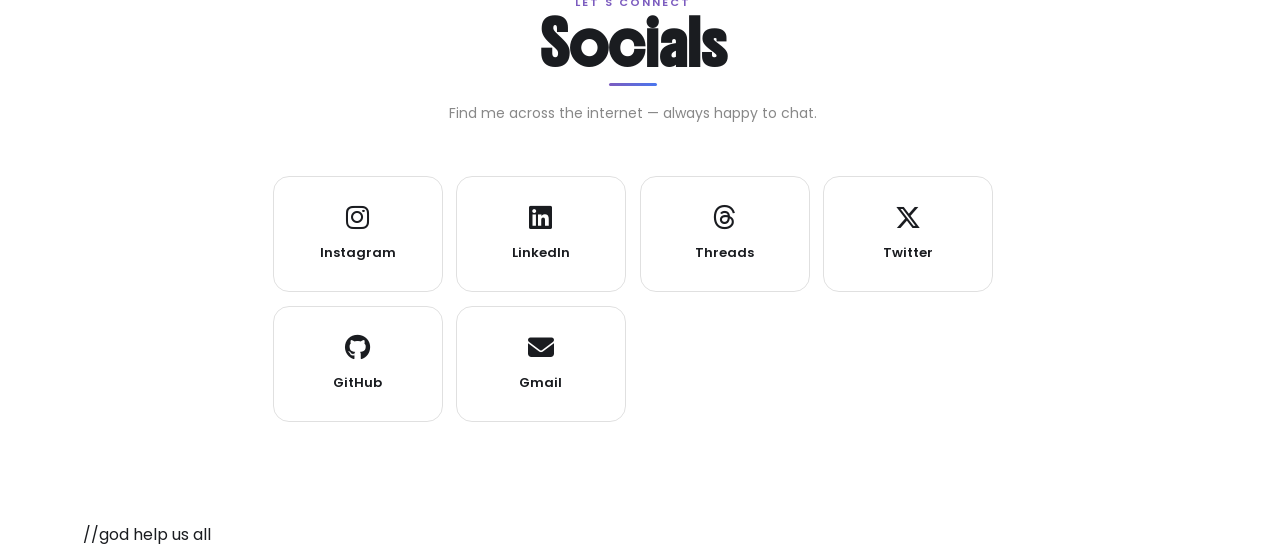
==== commit 2ff0bc30: "AI Agent card: Source button hidden unless the repo is public." ====
--- a/index.html
+++ b/index.html
@@ -1792,7 +1792,7 @@
           </div>
 
           <div class="card-actions">
-            <a href="https://github.com/heyitsaadin/Ai_Agent_Acode" target="_blank" rel="noopener noreferrer" class="btn-ghost">
+            <a href="https://github.com/heyitsaadin/Ai_Agent_Acode" target="_blank" rel="noopener noreferrer" class="btn-ghost" data-source hidden>
               <i class="fa-brands fa-github"></i> Source
             </a>
             <a href="https://acode.app/plugin/com.heyitsaadin.ai_agent" target="_blank" rel="noopener noreferrer" class="btn-solid">
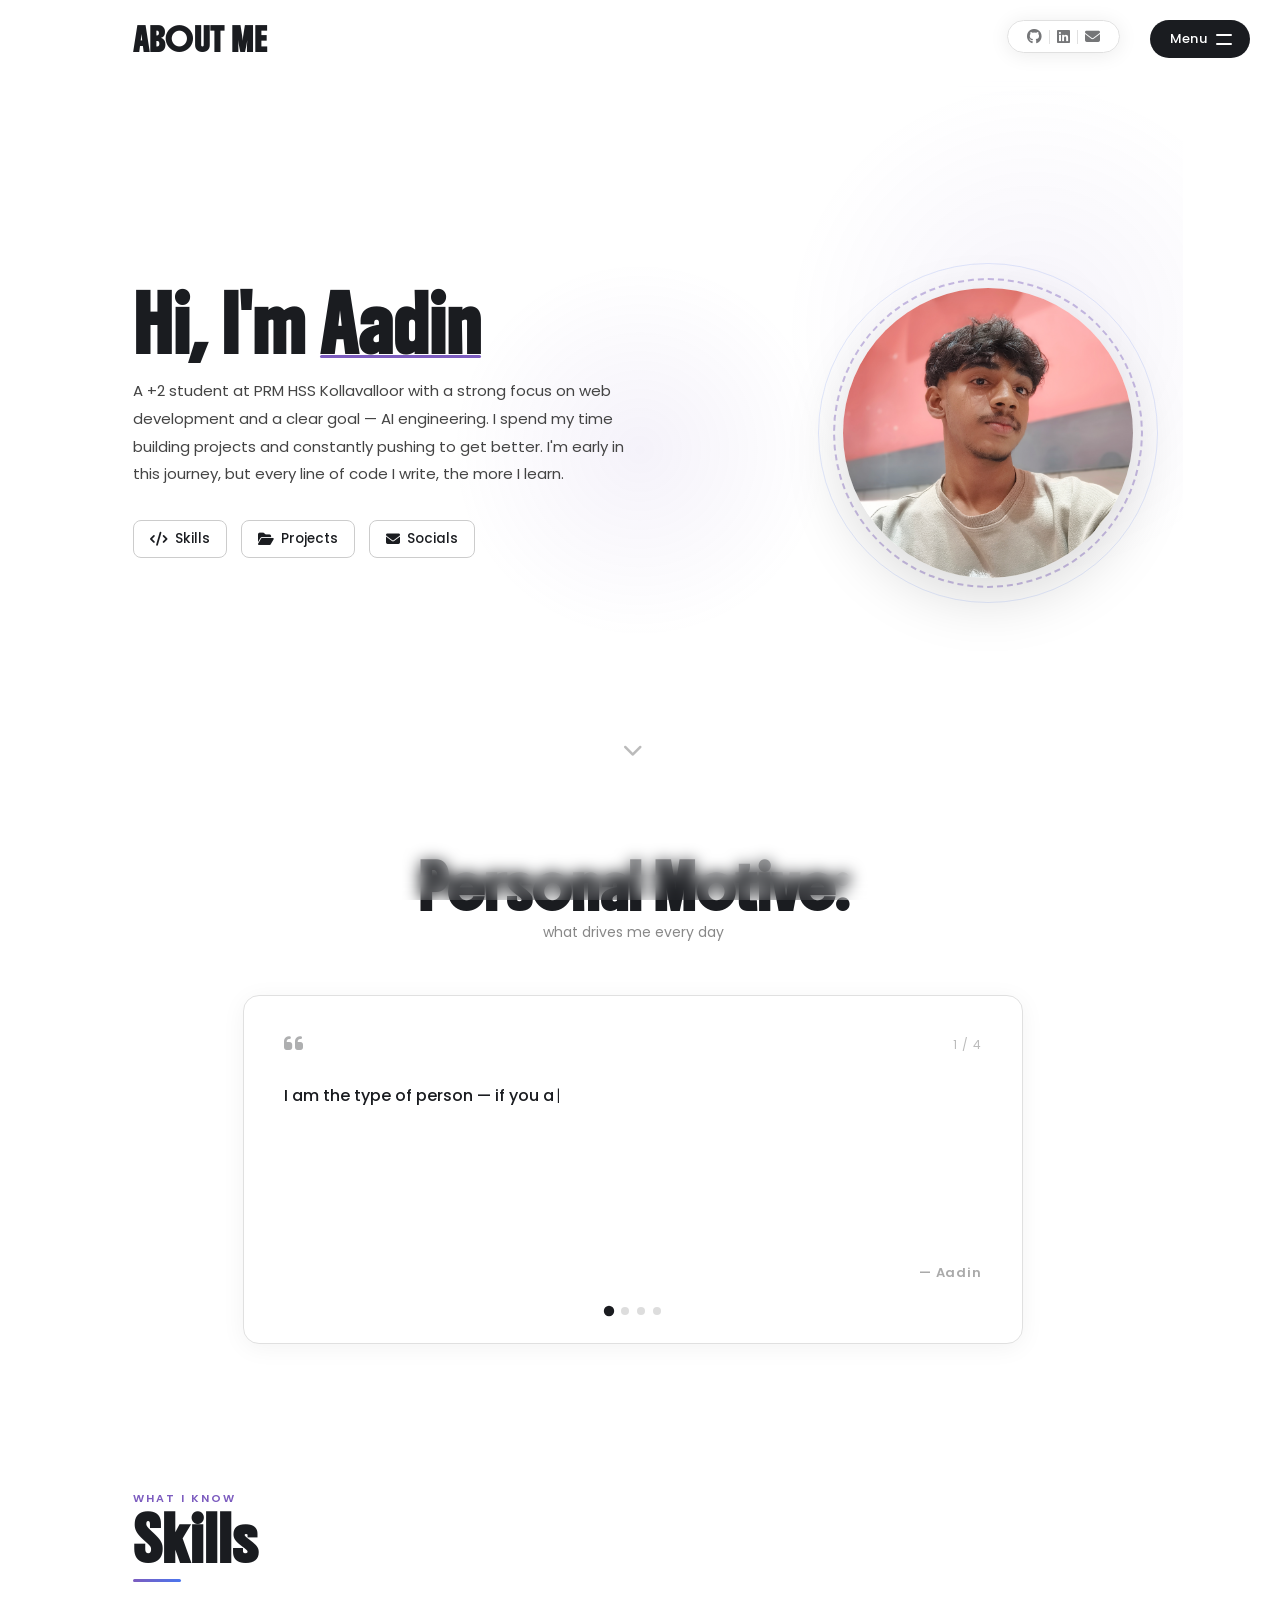
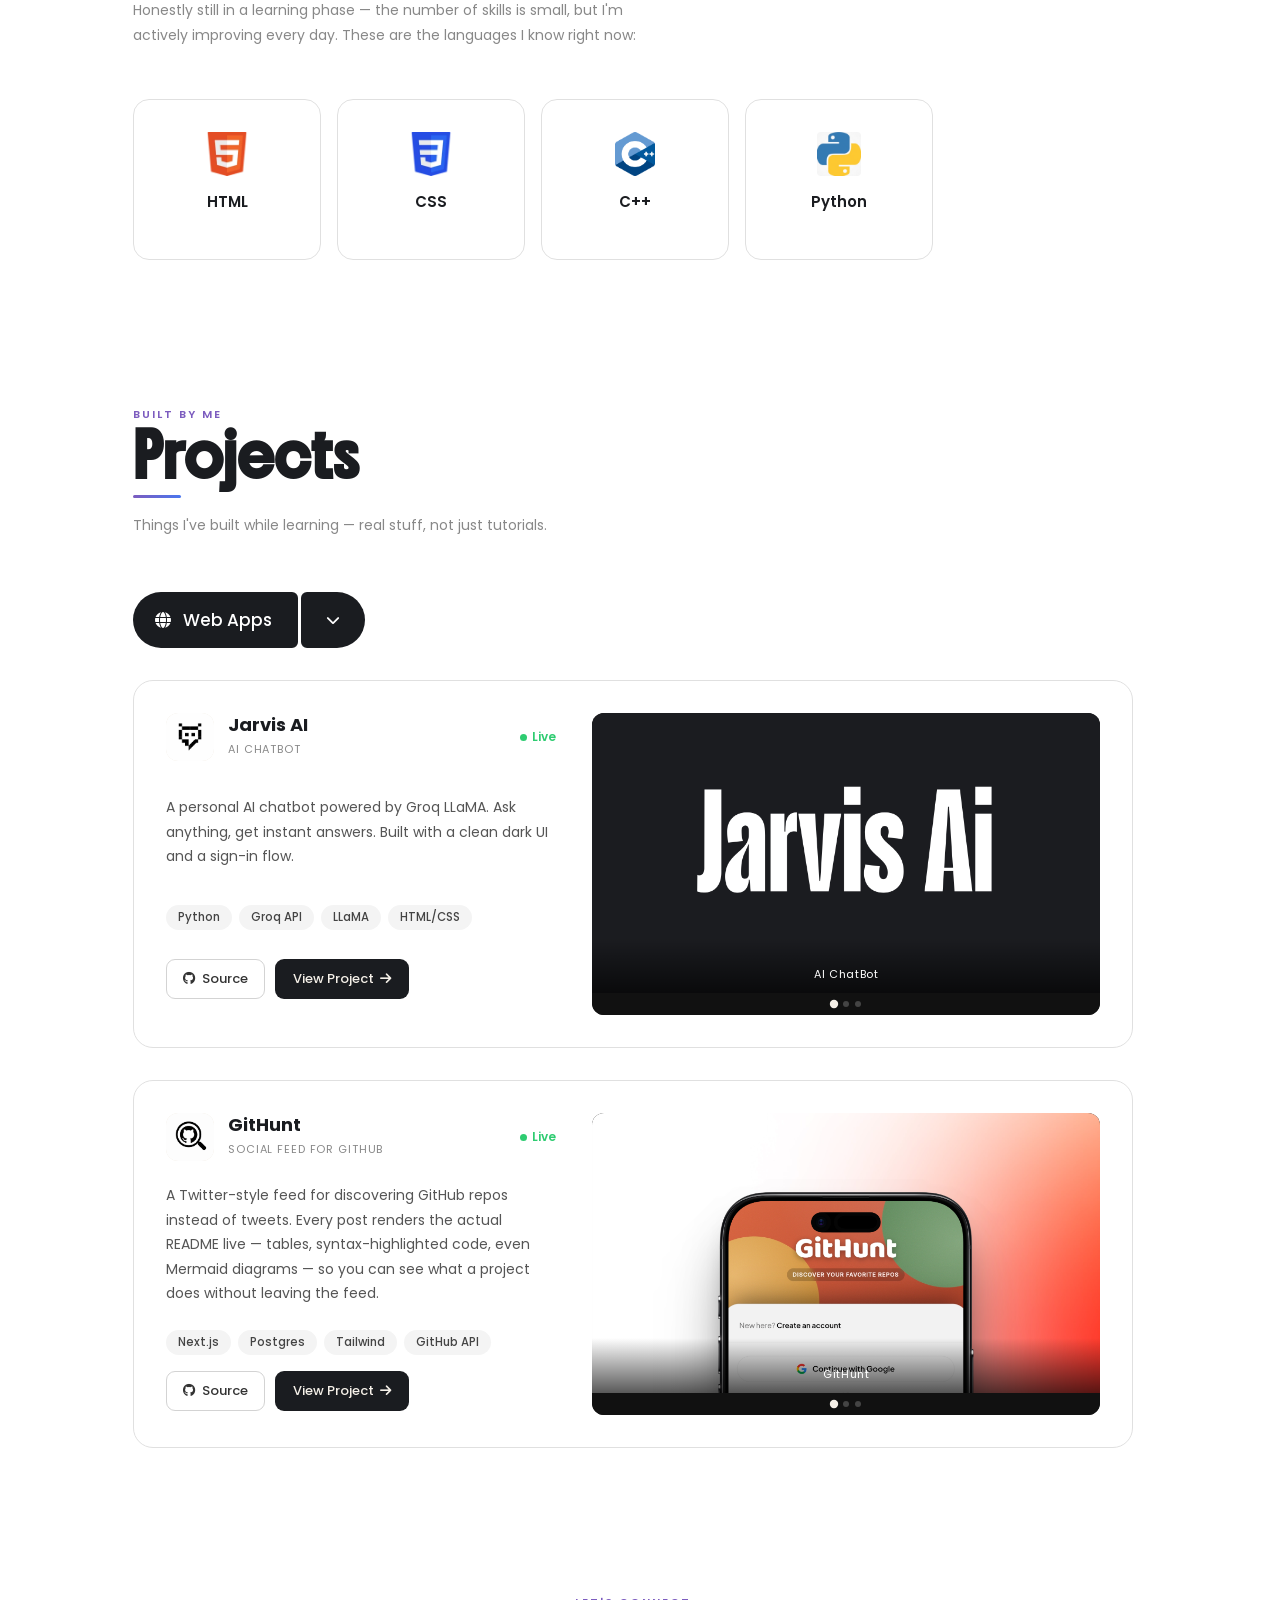
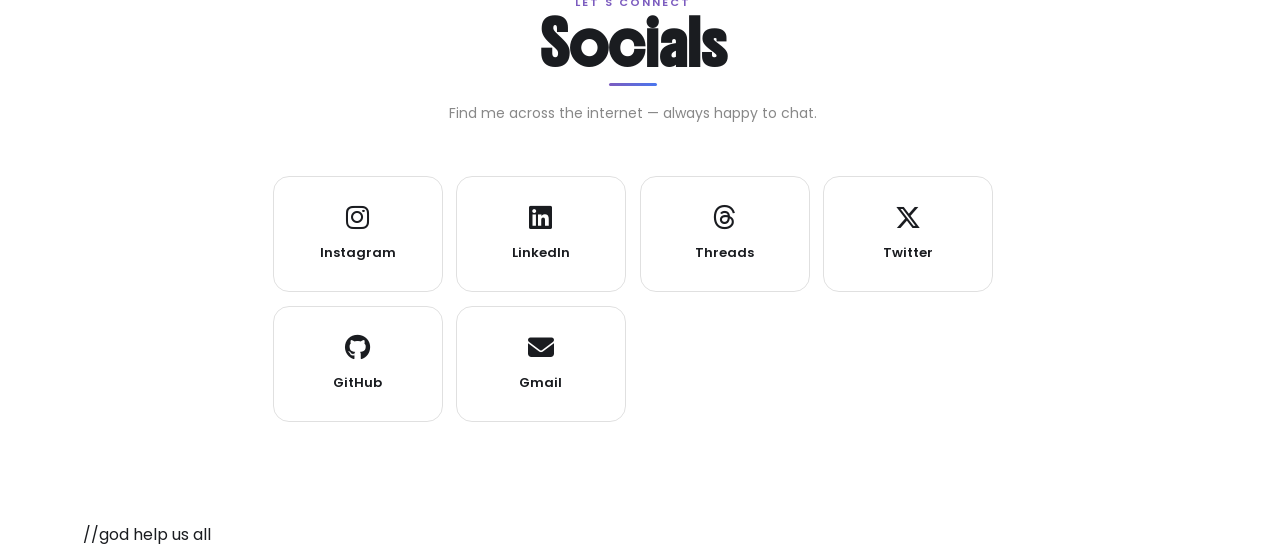
==== commit 28d20105: "Smooth Cursor card: add Acode plugin id + repo name data attributes." ====
--- a/index.html
+++ b/index.html
@@ -1802,7 +1802,7 @@
         </div>
 
         <!-- Smooth Cursor Acode Card -->
-        <div class="project-card reveal delay-5">
+        <div class="project-card reveal delay-5" data-acode-id="kc.aadin.smoothcursor" data-repo="acode-smoothcursor-plugin">
           <div class="card-header">
             <div class="jarvis-logo">
               <img src="images/smoothcursor-icon.webp" alt="Smooth Cursor logo">
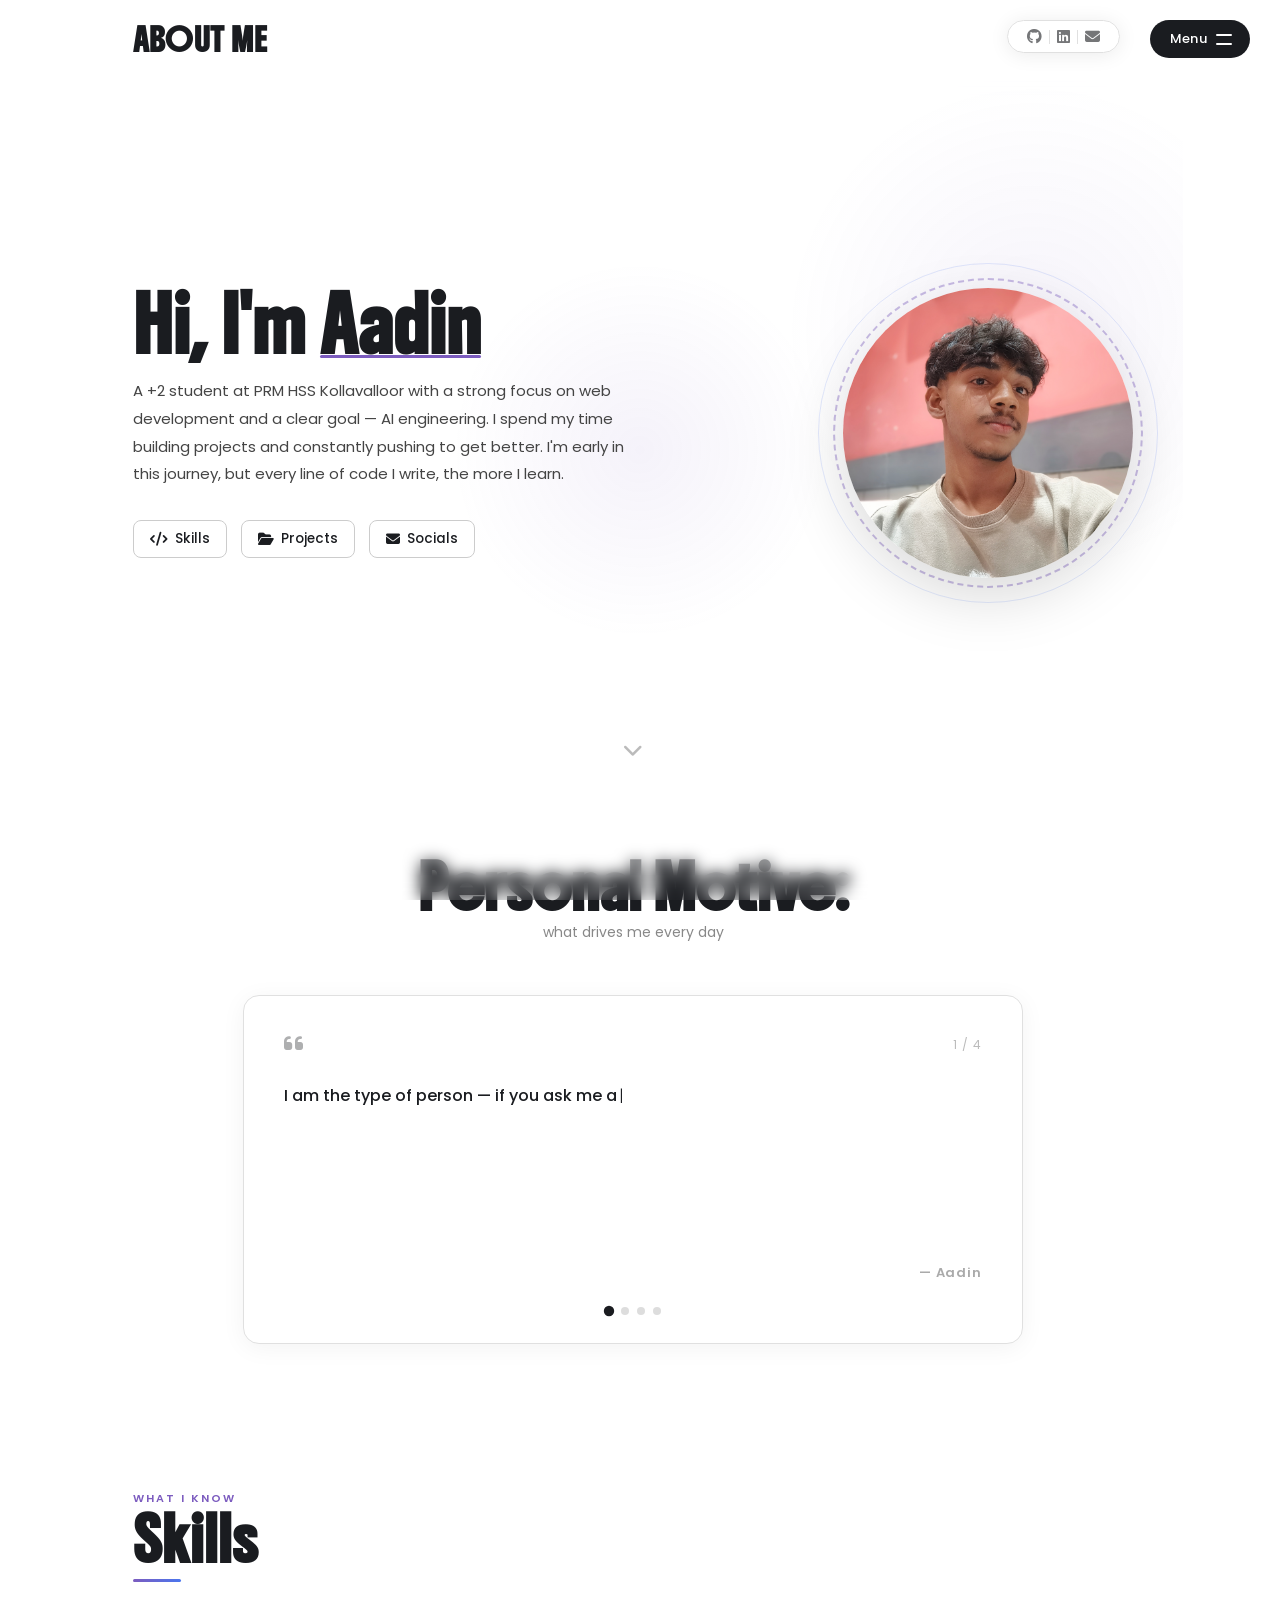
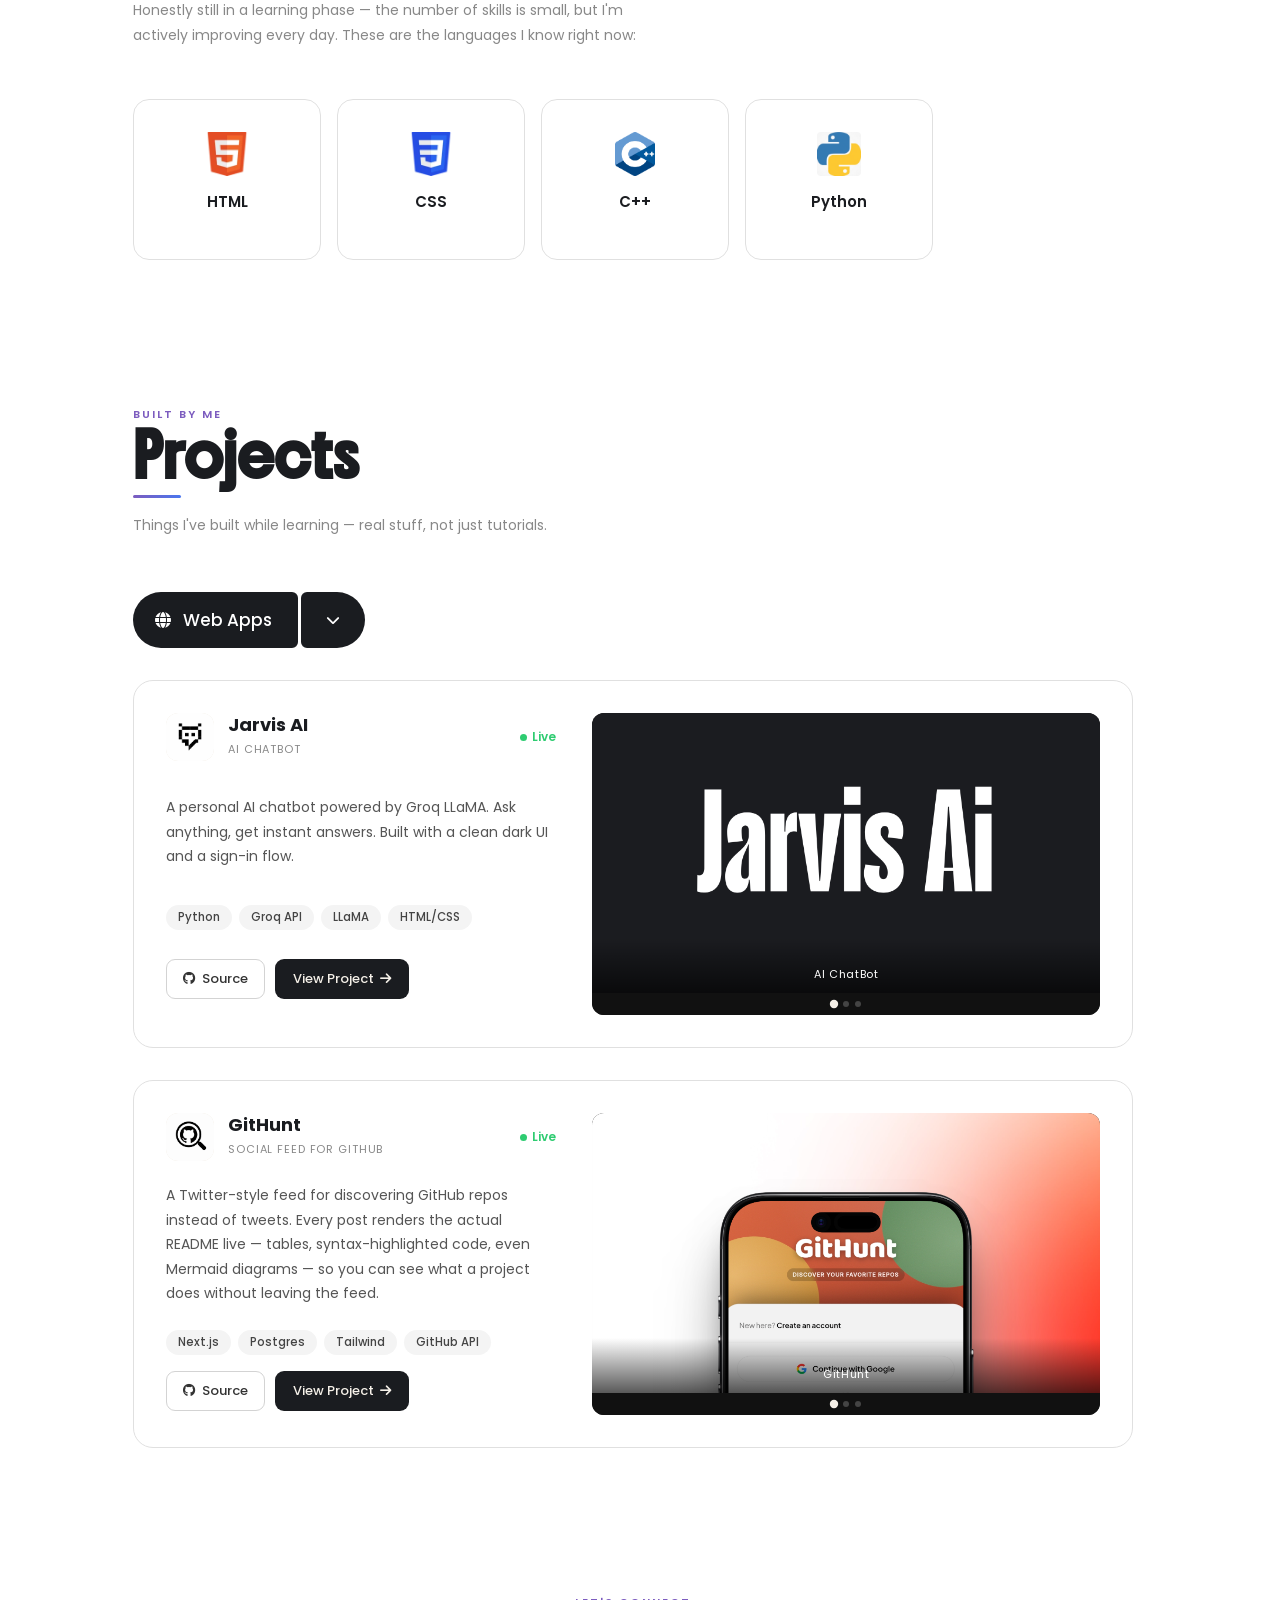
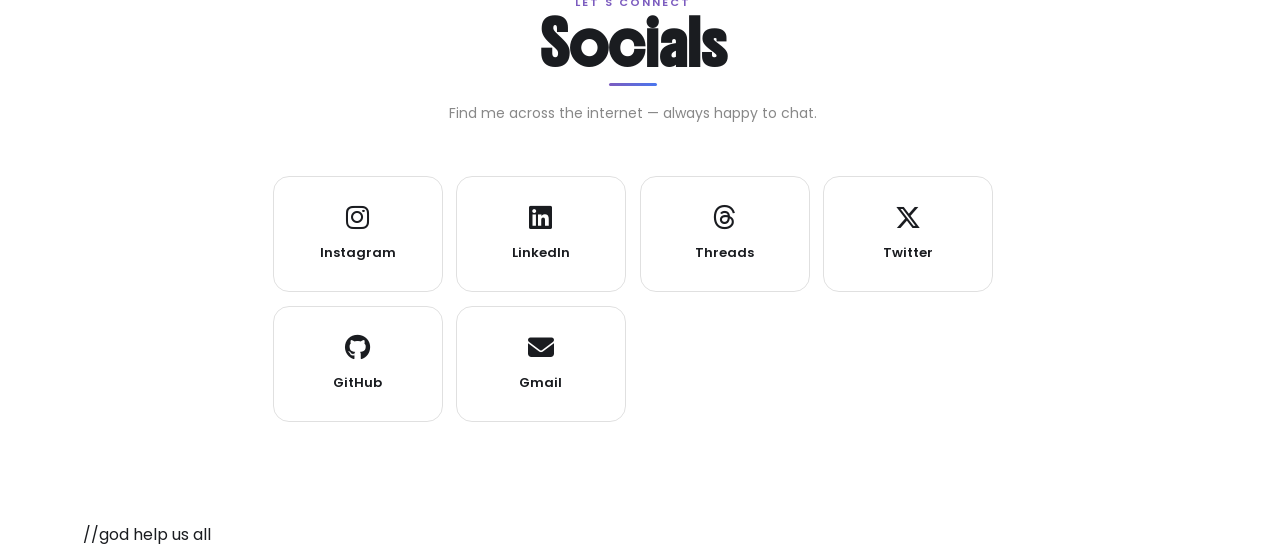
==== commit 67923b82: "Smooth Cursor card: add live stats row (hidden until data loads)." ====
--- a/index.html
+++ b/index.html
@@ -1810,6 +1810,11 @@
             <div class="card-title-wrap">
               <h3>Smooth Cursor for Acode</h3>
               <span class="card-tag">Acode Plugin • Editor Enhancement</span>
+              <div class="card-stats" hidden>
+                <span class="stat"><i class="fa-solid fa-download"></i><b data-stat="downloads"></b>installs</span>
+                <span class="stat"><i class="fa-regular fa-thumbs-up"></i><span data-stat="rating"></span></span>
+                <span class="stat-paid" data-stat="paid" hidden>Paid</span>
+              </div>
             </div>
             <span class="card-status"><span class="dot"></span>Live</span>
           </div>
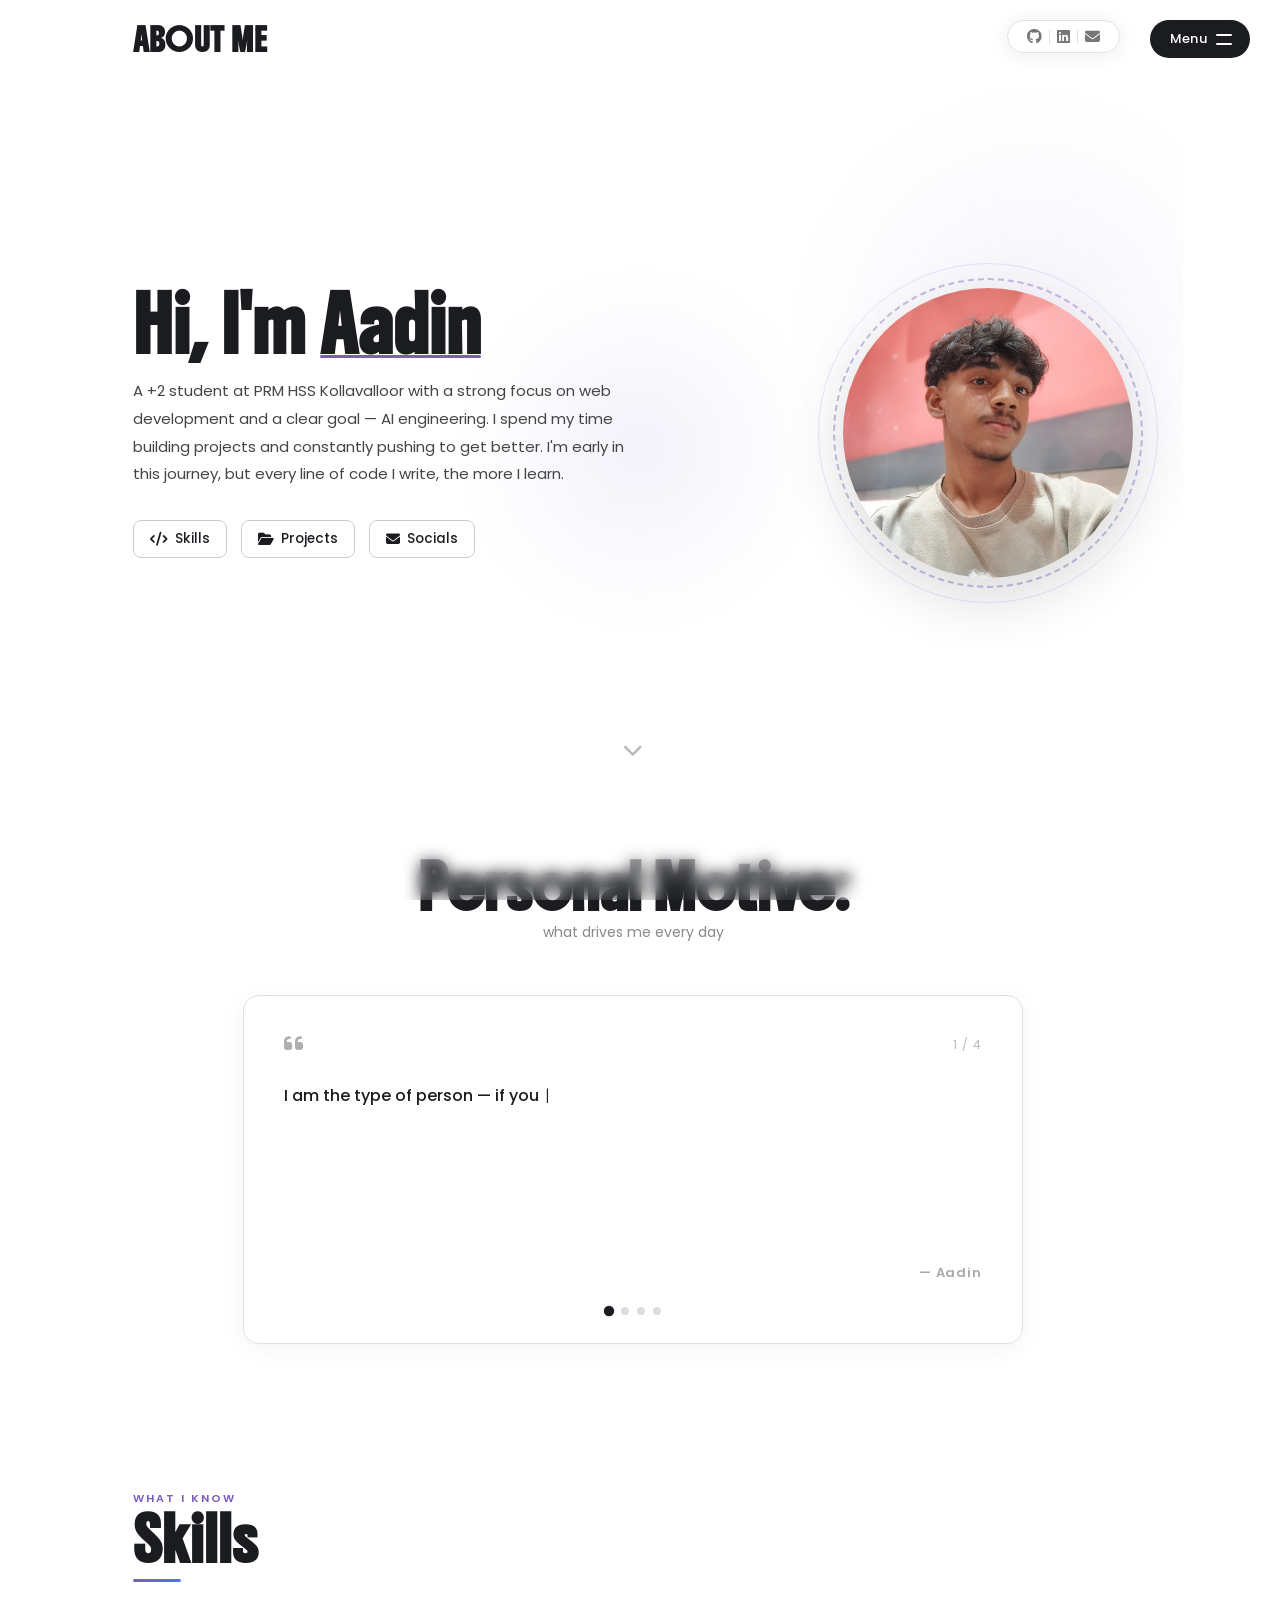
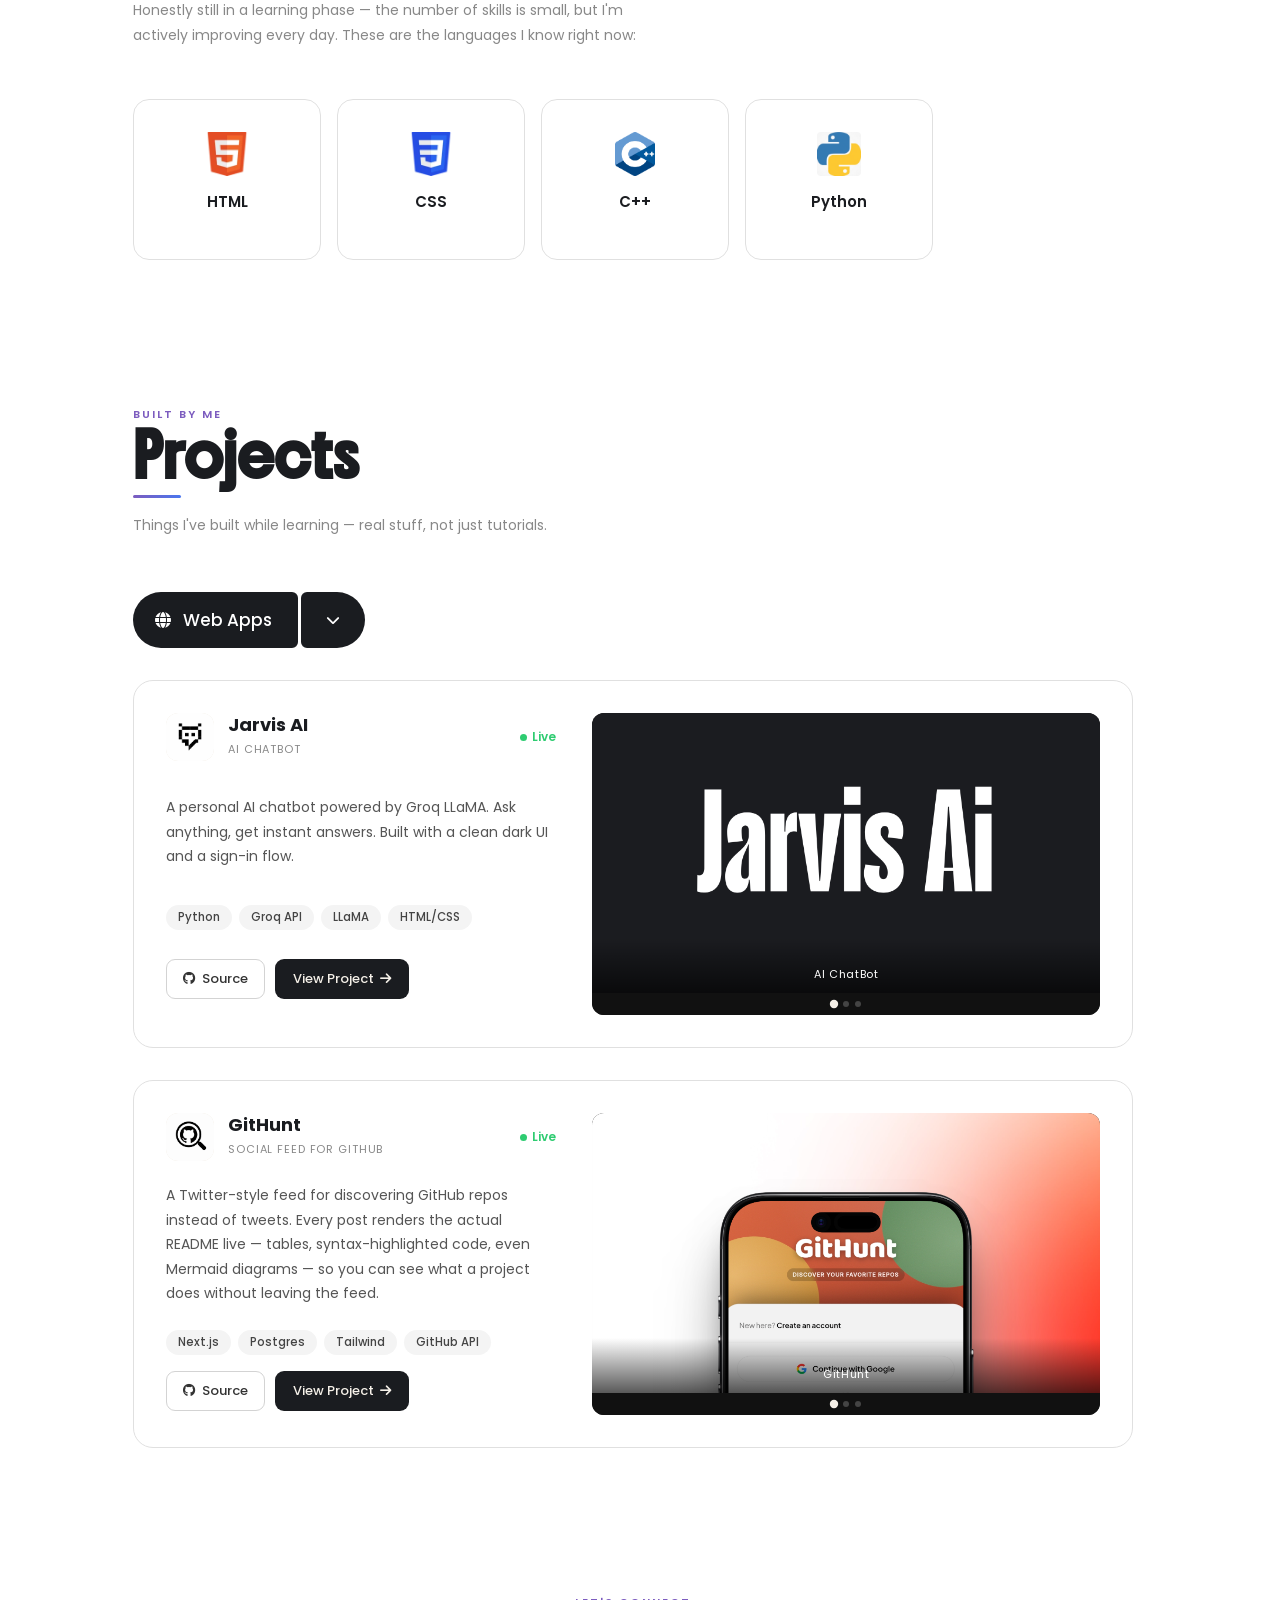
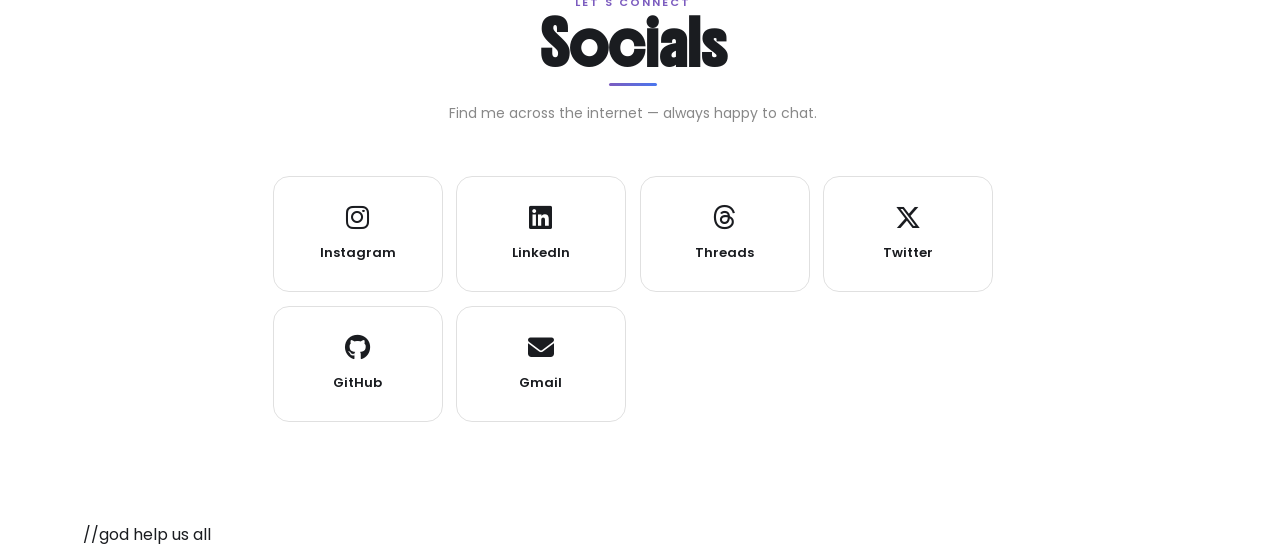
==== commit cfad210f: "Smooth Cursor card: Source button hidden unless the repo is public." ====
--- a/index.html
+++ b/index.html
@@ -1829,7 +1829,7 @@
           </div>
 
           <div class="card-actions">
-            <a href="https://github.com/heyitsaadin/acode-smoothcursor-plugin" target="_blank" rel="noopener noreferrer" class="btn-ghost">
+            <a href="https://github.com/heyitsaadin/acode-smoothcursor-plugin" target="_blank" rel="noopener noreferrer" class="btn-ghost" data-source hidden>
               <i class="fa-brands fa-github"></i> Source
             </a>
             <a href="https://acode.app/plugin/kc.aadin.smoothcursor" target="_blank" rel="noopener noreferrer" class="btn-solid">
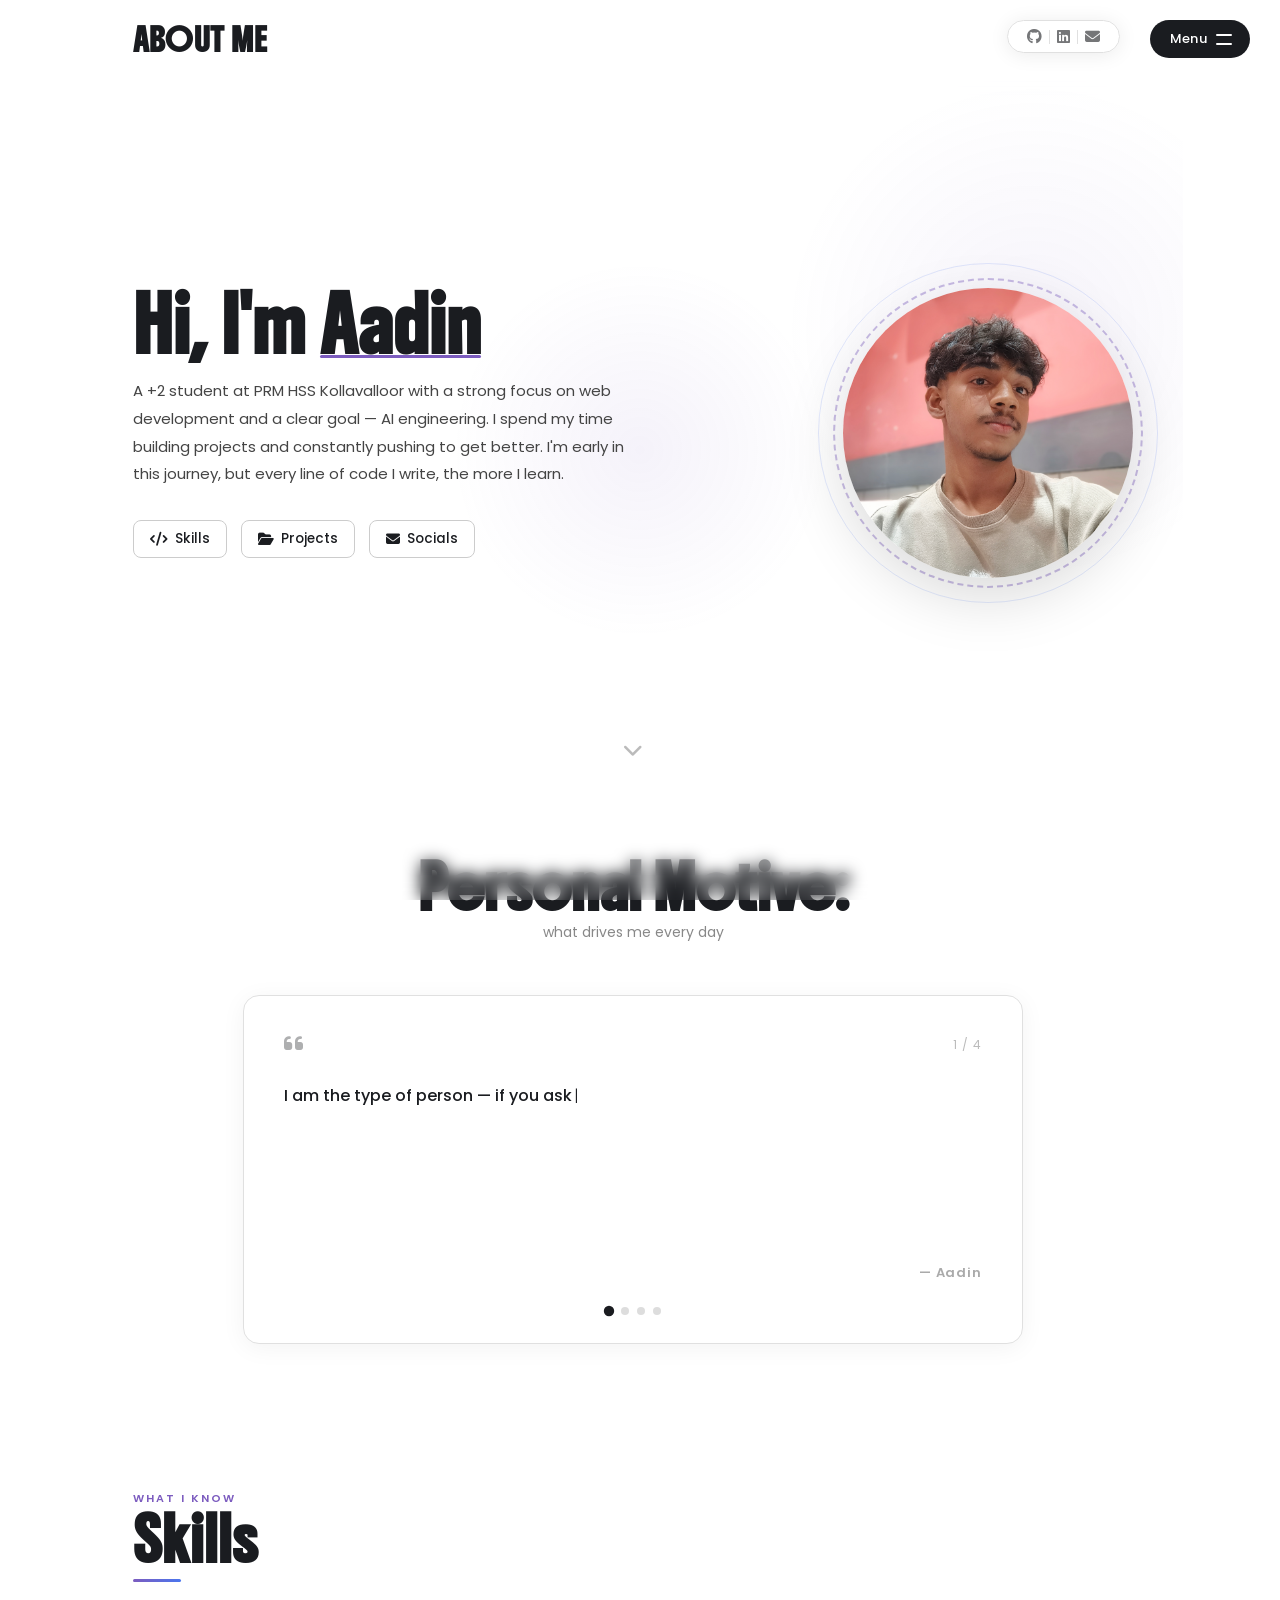
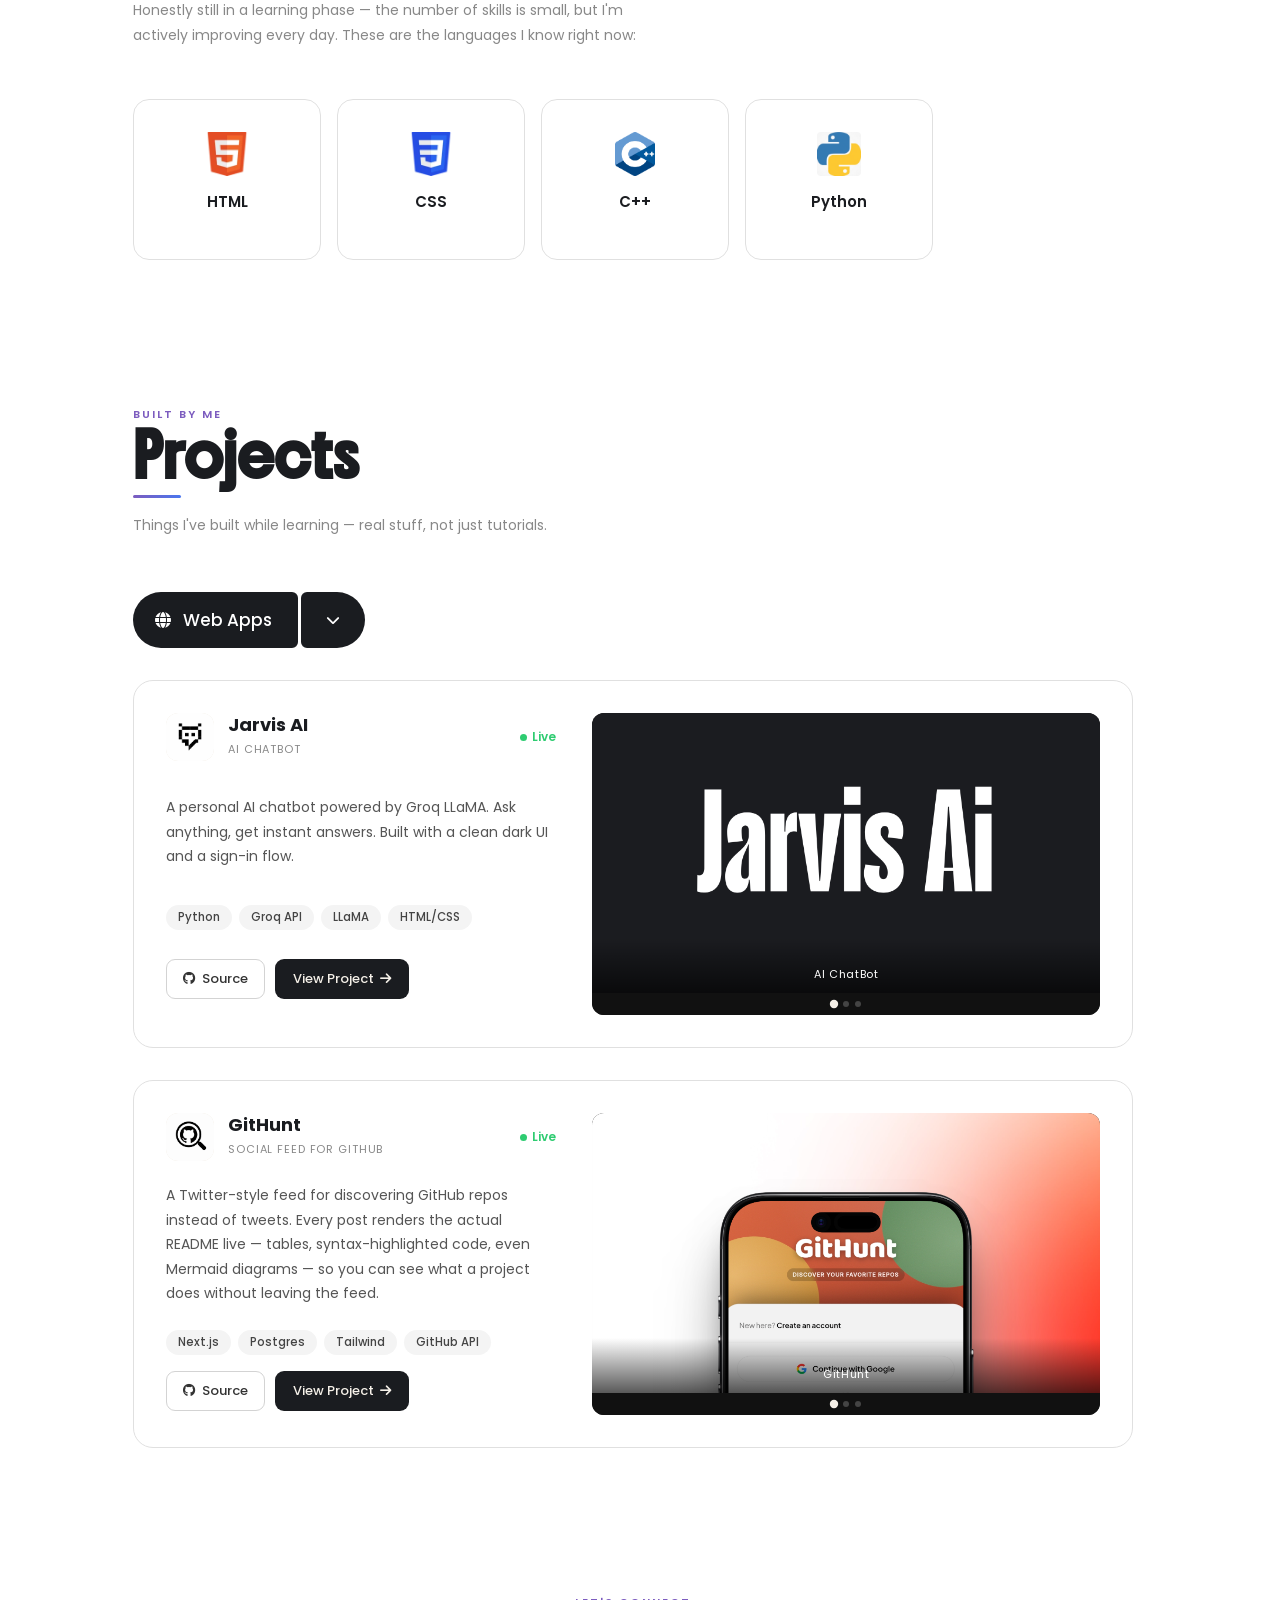
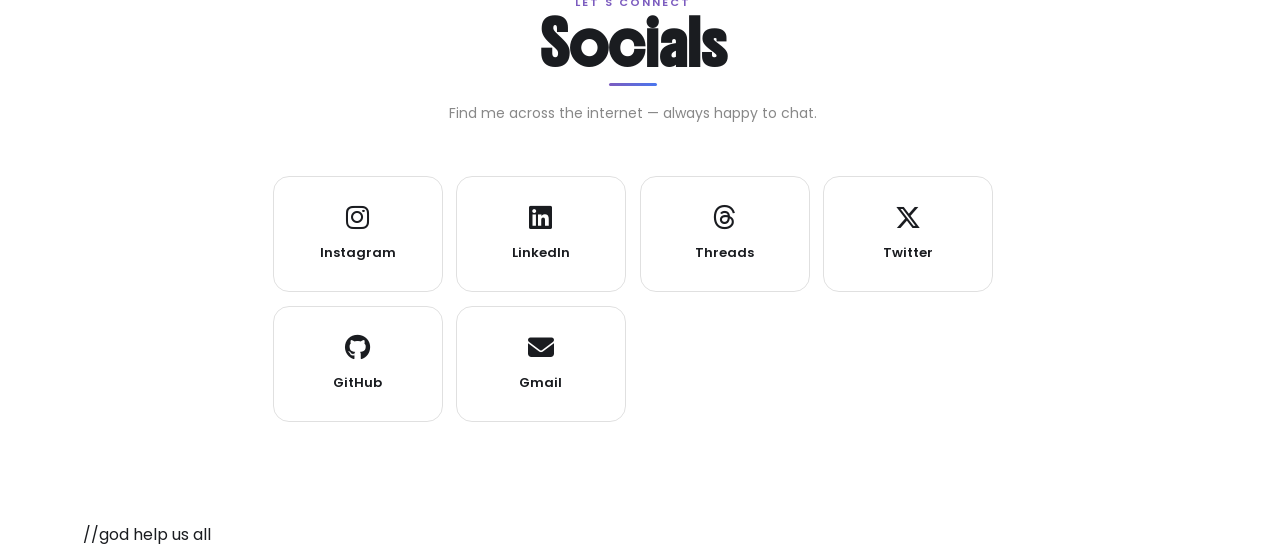
==== commit 9d183ec7: "Add Codex Ai, Custom Background and Pika AI cards to the Plugins tab (stats and Source button are fi" ====
--- a/index.html
+++ b/index.html
@@ -1837,6 +1837,119 @@
             </a>
           </div>
         </div>
+
+        <!-- Codex Ai Card -->
+        <div class="project-card reveal delay-2" data-acode-id="com.heyitsaadin.codex_ai" data-repo="Ai_Agent_Acode_pro">
+          <div class="card-header">
+            <div class="jarvis-logo">
+              <img src="https://acode.app/plugin-icon/com.heyitsaadin.codex_ai" alt="Codex Ai logo" loading="lazy" onerror="this.style.visibility='hidden'">
+            </div>
+            <div class="card-title-wrap">
+              <h3>Codex Ai</h3>
+              <span class="card-tag">Acode Plugin • AI Coding</span>
+              <div class="card-stats" hidden>
+                <span class="stat"><i class="fa-solid fa-download"></i><b data-stat="downloads"></b>installs</span>
+                <span class="stat"><i class="fa-regular fa-thumbs-up"></i><span data-stat="rating"></span></span>
+                <span class="stat-paid" data-stat="paid" hidden>Paid</span>
+              </div>
+            </div>
+            <span class="card-status"><span class="dot"></span>Live</span>
+          </div>
+
+          <p class="card-desc">Turns Acode into a full AI coding agent. Chat with any OpenAI-compatible or Anthropic model and let it read, write, create and delete files across your project — with diffs, chat history and MCP tool support.</p>
+
+          <div class="card-stack">
+            <span>JavaScript</span>
+            <span>Acode API</span>
+            <span>OpenAI-compatible</span>
+            <span>Anthropic</span>
+            <span>MCP</span>
+          </div>
+
+          <div class="card-actions">
+            <a href="https://github.com/heyitsaadin/Ai_Agent_Acode_pro" target="_blank" rel="noopener noreferrer" class="btn-ghost" data-source hidden>
+              <i class="fa-brands fa-github"></i> Source
+            </a>
+            <a href="https://acode.app/plugin/com.heyitsaadin.codex_ai" target="_blank" rel="noopener noreferrer" class="btn-solid">
+              View Plugin <i class="fa-solid fa-arrow-right"></i>
+            </a>
+          </div>
+        </div>
+
+        <!-- Custom Background Card -->
+        <div class="project-card reveal delay-3" data-acode-id="com.heyitsaadin.custom_background" data-repo="custom-background-acode-">
+          <div class="card-header">
+            <div class="jarvis-logo">
+              <img src="https://acode.app/plugin-icon/com.heyitsaadin.custom_background" alt="Custom Background logo" loading="lazy" onerror="this.style.visibility='hidden'">
+            </div>
+            <div class="card-title-wrap">
+              <h3>Custom Background</h3>
+              <span class="card-tag">Acode Plugin • Editor Theming</span>
+              <div class="card-stats" hidden>
+                <span class="stat"><i class="fa-solid fa-download"></i><b data-stat="downloads"></b>installs</span>
+                <span class="stat"><i class="fa-regular fa-thumbs-up"></i><span data-stat="rating"></span></span>
+                <span class="stat-paid" data-stat="paid" hidden>Paid</span>
+              </div>
+            </div>
+            <span class="card-status"><span class="dot"></span>Live</span>
+          </div>
+
+          <p class="card-desc">Put your own image or animated GIF behind or over your code. Search Giphy (with KLIPY as backup) right inside Acode, save favourites as themes, and tune opacity, blur and fit. Everything stays on your device.</p>
+
+          <div class="card-stack">
+            <span>JavaScript</span>
+            <span>Acode API</span>
+            <span>Giphy API</span>
+            <span>KLIPY</span>
+          </div>
+
+          <div class="card-actions">
+            <a href="https://github.com/heyitsaadin/custom-background-acode-" target="_blank" rel="noopener noreferrer" class="btn-ghost" data-source hidden>
+              <i class="fa-brands fa-github"></i> Source
+            </a>
+            <a href="https://acode.app/plugin/com.heyitsaadin.custom_background" target="_blank" rel="noopener noreferrer" class="btn-solid">
+              View Plugin <i class="fa-solid fa-arrow-right"></i>
+            </a>
+          </div>
+        </div>
+
+        <!-- Pika AI Card -->
+        <div class="project-card reveal delay-4" data-acode-id="com.heyitsaadin.pika_ai" data-repo="pika-ai-acode">
+          <div class="card-header">
+            <div class="jarvis-logo">
+              <img src="https://acode.app/plugin-icon/com.heyitsaadin.pika_ai" alt="Pika AI logo" loading="lazy" onerror="this.style.visibility='hidden'">
+            </div>
+            <div class="card-title-wrap">
+              <h3>Pika AI</h3>
+              <span class="card-tag">Acode Plugin • AI Coding</span>
+              <div class="card-stats" hidden>
+                <span class="stat"><i class="fa-solid fa-download"></i><b data-stat="downloads"></b>installs</span>
+                <span class="stat"><i class="fa-regular fa-thumbs-up"></i><span data-stat="rating"></span></span>
+                <span class="stat-paid" data-stat="paid" hidden>Paid</span>
+              </div>
+            </div>
+            <span class="card-status"><span class="dot"></span>Live</span>
+          </div>
+
+          <p class="card-desc">AI coding, one tap away. A floating Pika button opens a compact chat that knows your open file and selection — or use it in the sidebar or a full-screen tab. 16 providers with live model lists, web search, reasoning, MCP servers and a GitHub connector.</p>
+
+          <div class="card-stack">
+            <span>JavaScript</span>
+            <span>Acode API</span>
+            <span>MCP</span>
+            <span>16 Providers</span>
+          </div>
+
+          <div class="card-actions">
+            <a href="https://github.com/heyitsaadin/pika-ai-acode" target="_blank" rel="noopener noreferrer" class="btn-ghost" data-source hidden>
+              <i class="fa-brands fa-github"></i> Source
+            </a>
+            <a href="https://acode.app/plugin/com.heyitsaadin.pika_ai" target="_blank" rel="noopener noreferrer" class="btn-solid">
+              View Plugin <i class="fa-solid fa-arrow-right"></i>
+            </a>
+          </div>
+        </div>
+
       </div>
 
       <div class="proj-panel" data-panel="others">
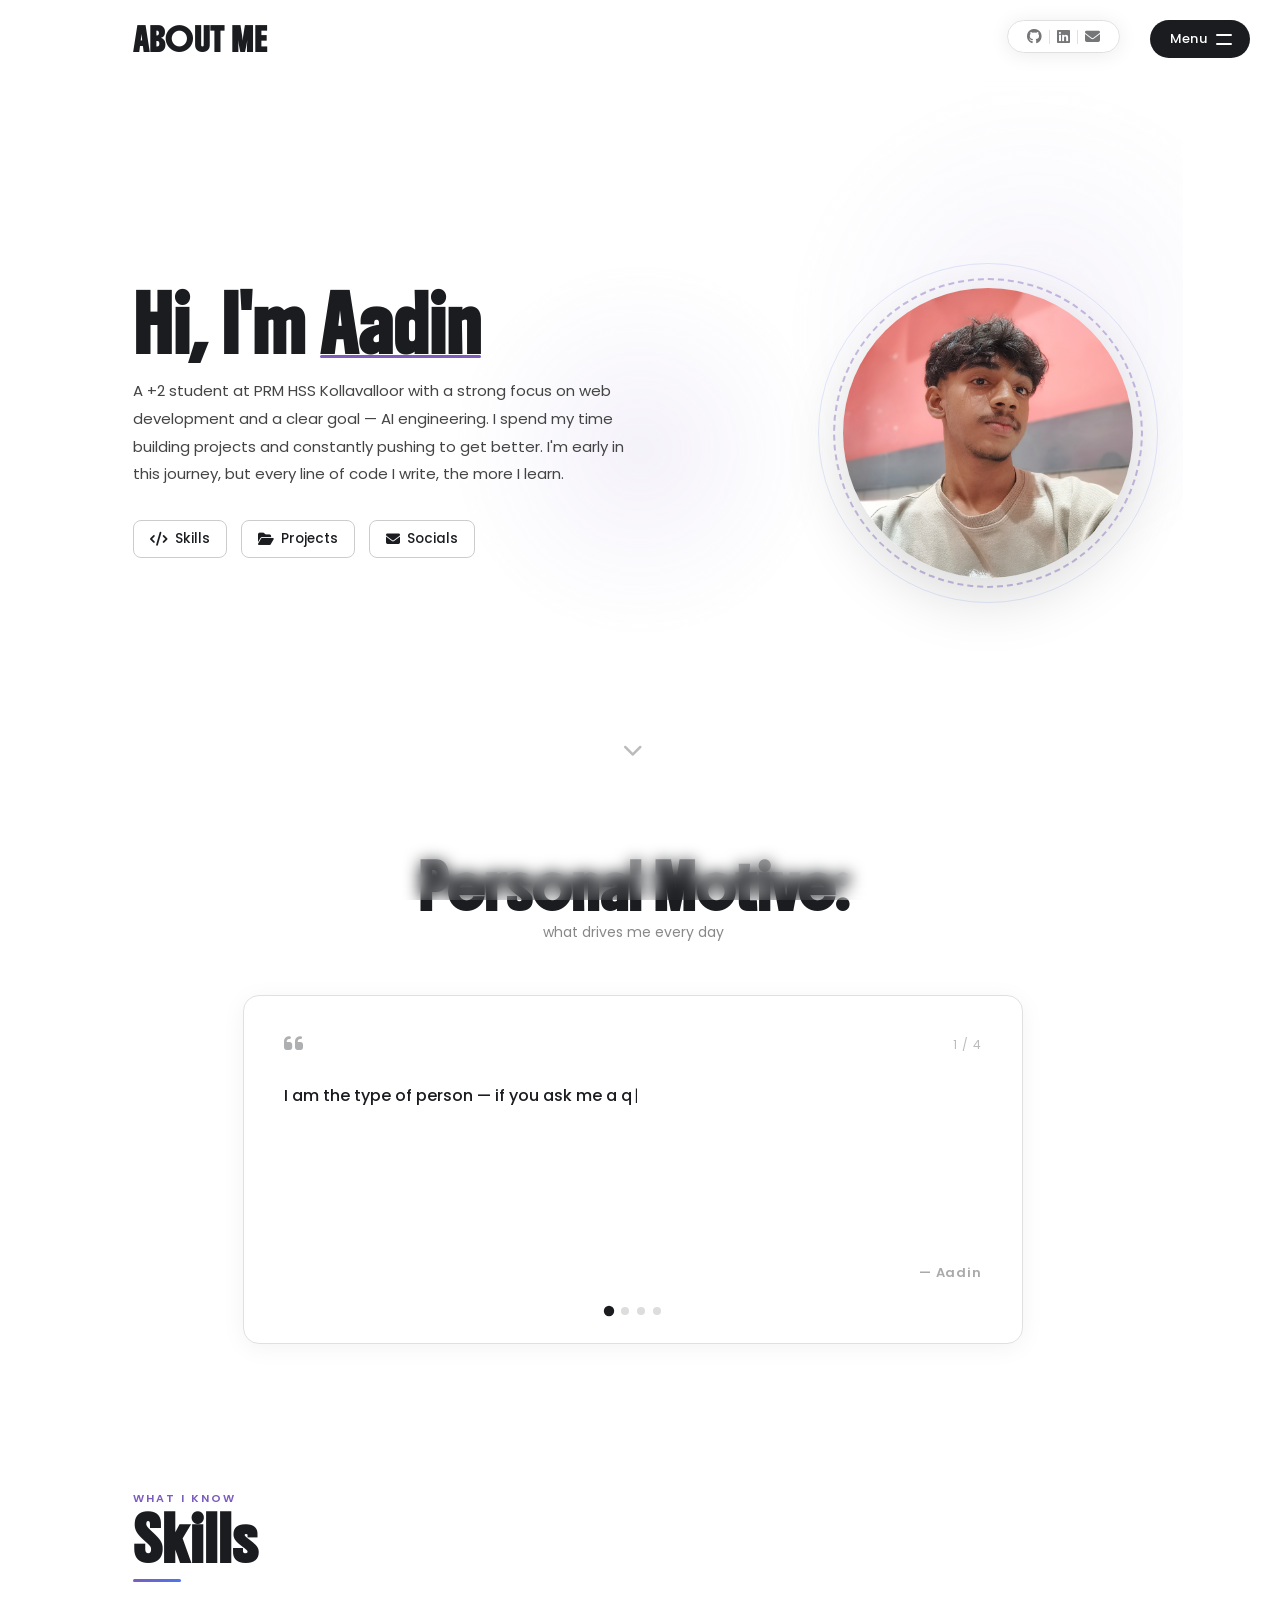
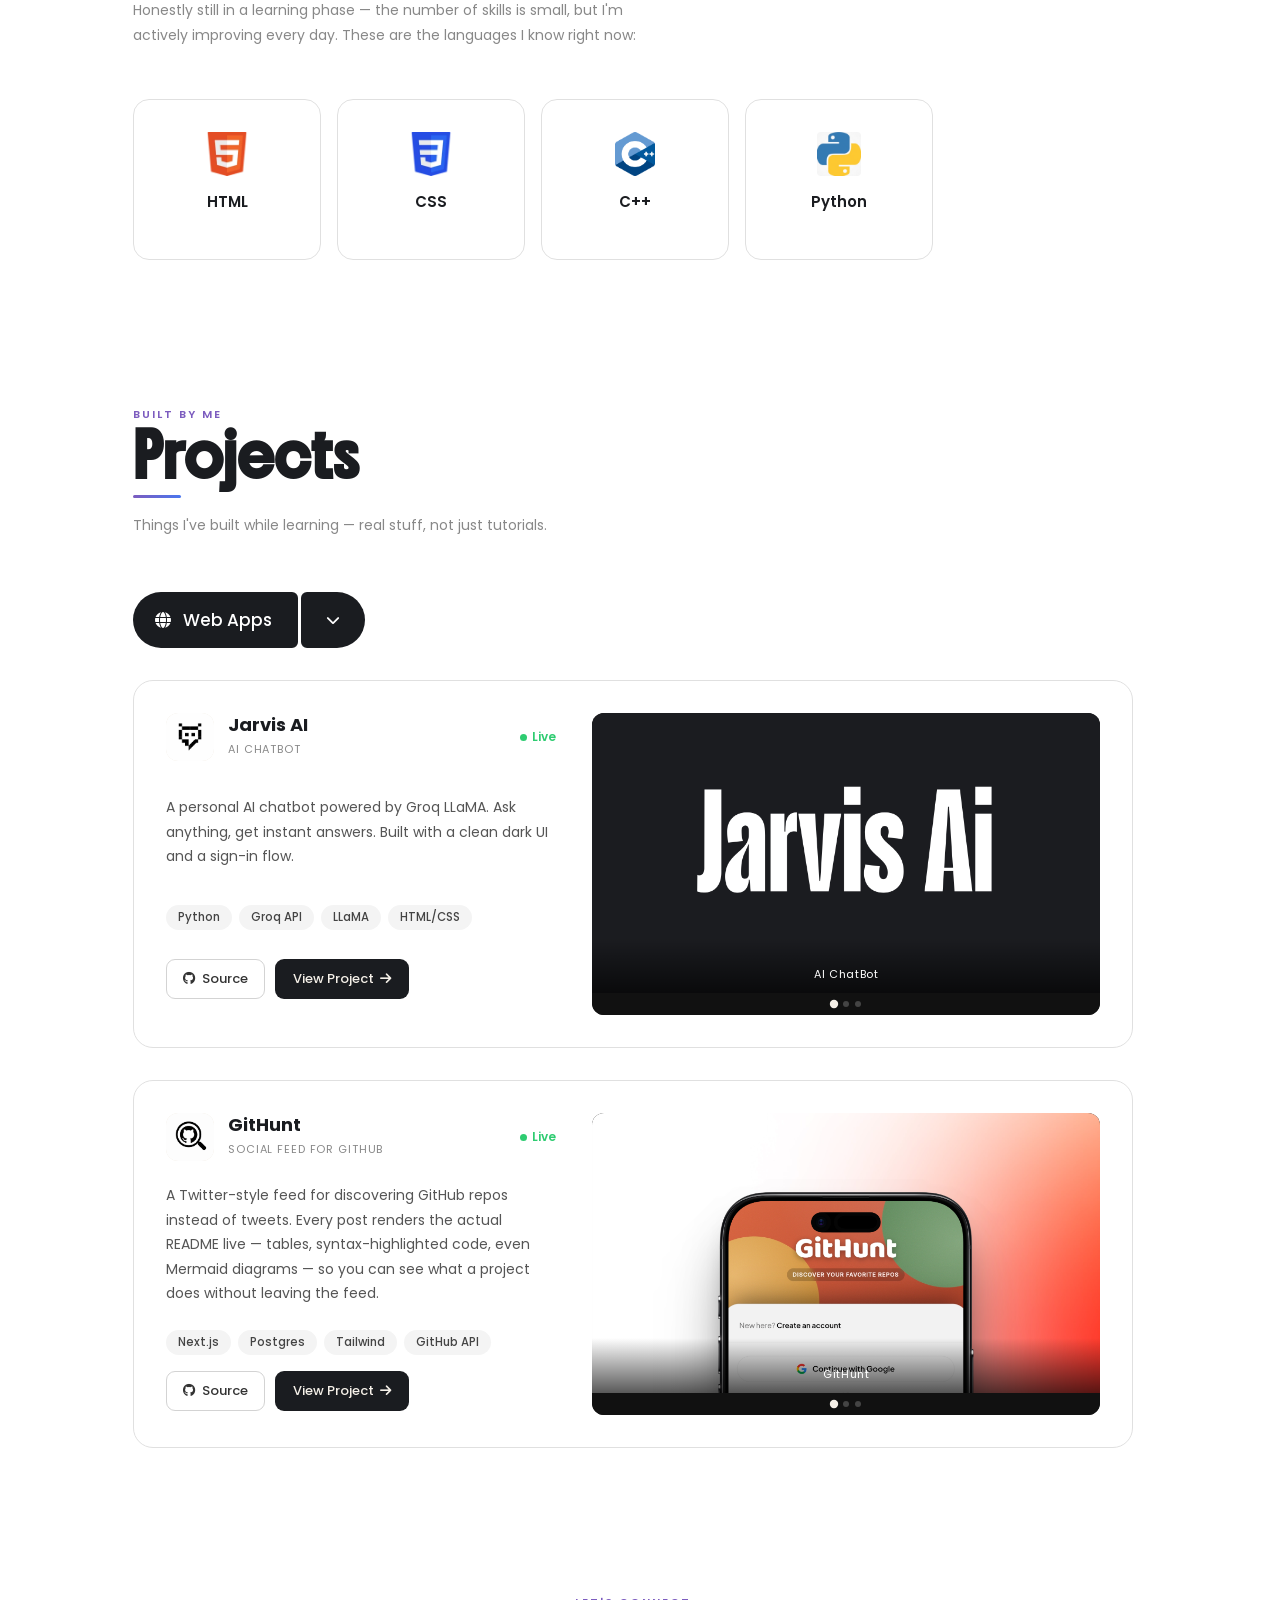
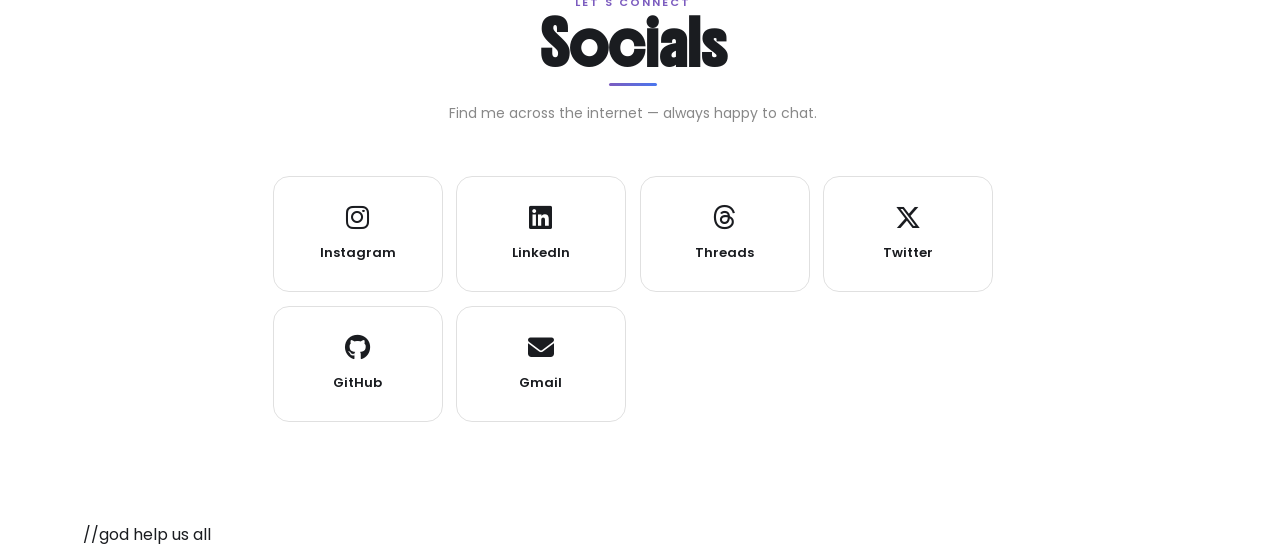
==== commit 8fe48ddc: "JS: fetch /api/plugins and fill in installs/rating/Paid tag; show each Source button only when its r" ====
--- a/index.html
+++ b/index.html
@@ -2192,6 +2192,44 @@
     }
     requestAnimationFrame(rafTick);
 
+    /* PLUGIN LIVE DATA: Acode installs + GitHub public check, via /api/plugins.
+       Any card with data-acode-id (+ data-repo) is picked up automatically.
+       The Source button stays hidden unless the repo is confirmed public. */
+    (function () {
+      const cards = Array.from(document.querySelectorAll('.project-card[data-acode-id]'));
+      if (!cards.length) return;
+      const KEY = 'plugins-live-v1', TTL = 5 * 60 * 1000;
+      const fmt = n => Number(n).toLocaleString('en-US');
+      function apply(data) {
+        cards.forEach(card => {
+          const p = data.plugins && data.plugins[card.dataset.acodeId];
+          const box = card.querySelector('.card-stats');
+          if (p && box) {
+            box.querySelector('[data-stat="downloads"]').textContent = fmt(p.downloads);
+            const total = p.votesUp + p.votesDown;
+            box.querySelector('[data-stat="rating"]').textContent = total ? Math.round((p.votesUp / total) * 100) + '% positive' : 'Unrated';
+            box.querySelector('[data-stat="paid"]').hidden = !p.paid;
+            box.hidden = false;
+          }
+          const src = card.querySelector('[data-source]');
+          if (src) src.hidden = !(data.repos && data.repos[card.dataset.repo] === true);
+        });
+      }
+      try {
+        const c = JSON.parse(sessionStorage.getItem(KEY));
+        if (c && Date.now() - c.t < TTL) { apply(c.d); return; }
+      } catch (e) {}
+      const ids = cards.map(c => c.dataset.acodeId).join(',');
+      const repos = cards.map(c => c.dataset.repo).filter(Boolean).join(',');
+      fetch('/api/plugins?ids=' + encodeURIComponent(ids) + '&repos=' + encodeURIComponent(repos))
+        .then(r => (r.ok ? r.json() : Promise.reject()))
+        .then(d => {
+          apply(d);
+          try { sessionStorage.setItem(KEY, JSON.stringify({ t: Date.now(), d })); } catch (e) {}
+        })
+        .catch(() => {});
+    })();
+
     /* PROJECT CATEGORY SWITCHER */
     (function () {
       const sw = document.getElementById('projSwitcher');
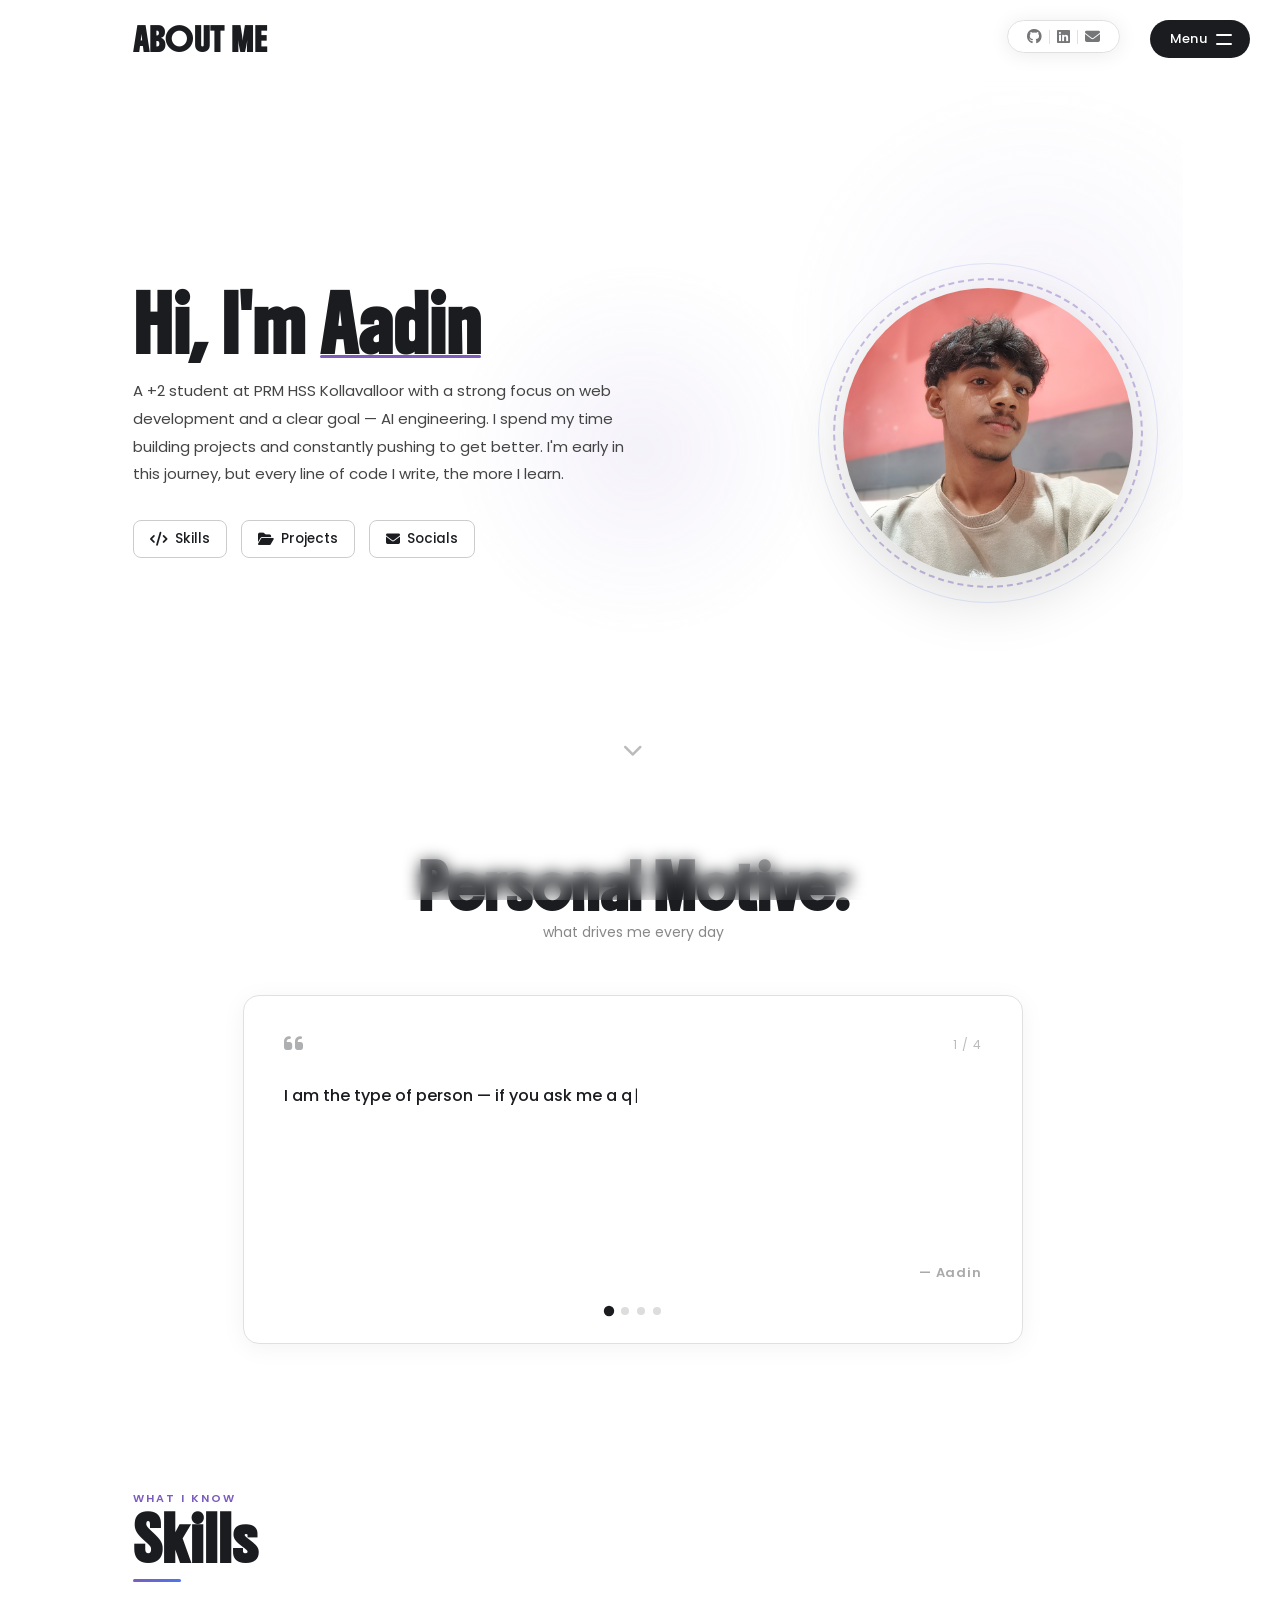
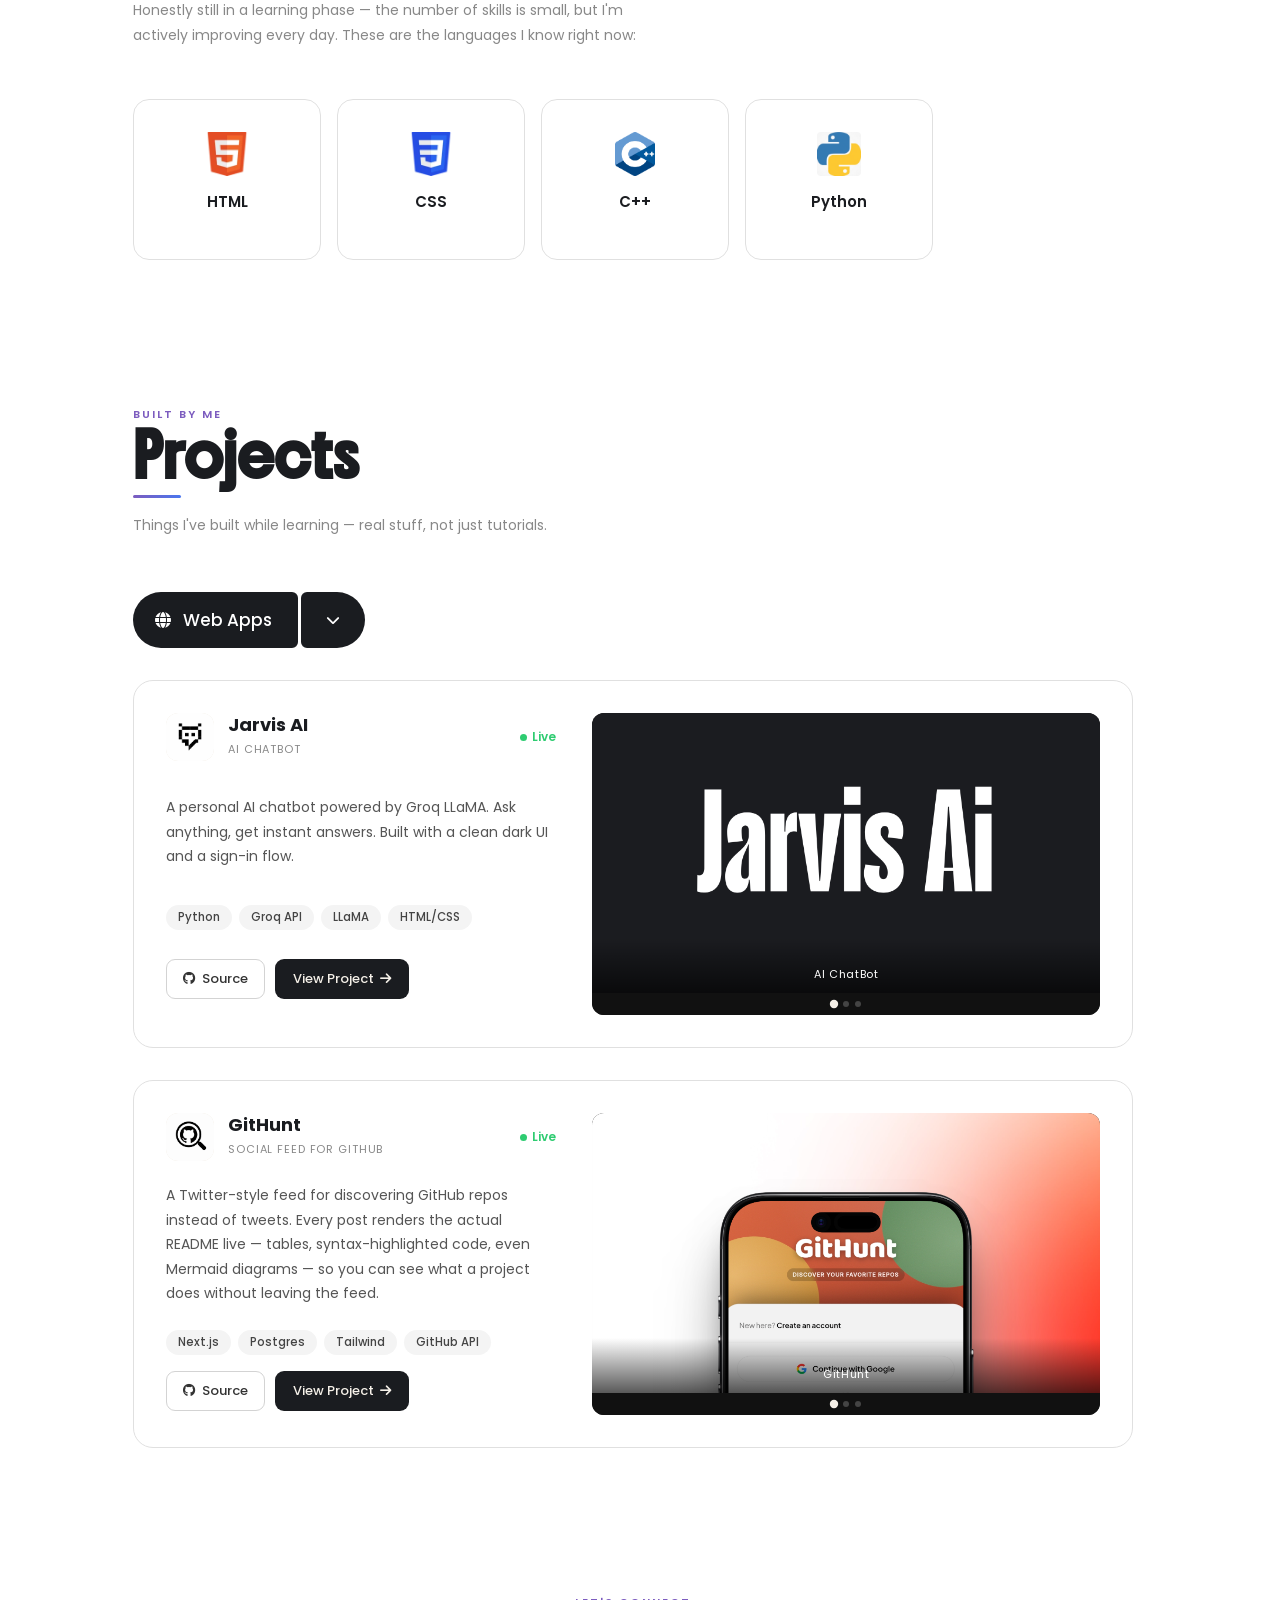
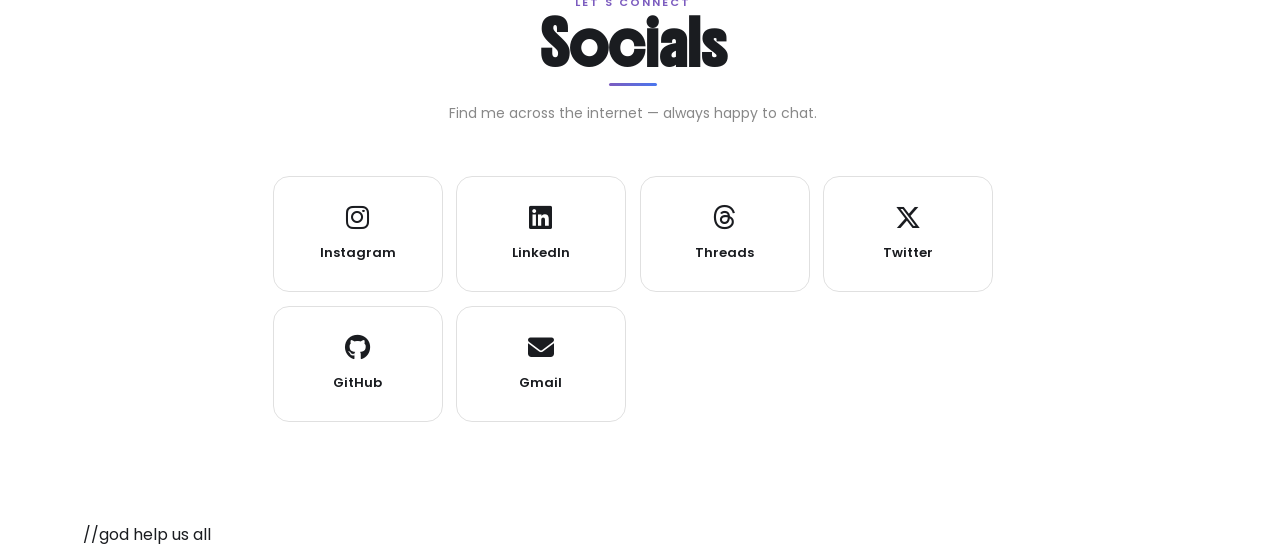
==== commit c1e826cc: "Add GitHunt Android project card" ====
--- a/index.html
+++ b/index.html
@@ -1953,6 +1953,38 @@
       </div>
 
       <div class="proj-panel" data-panel="others">
+        <!-- GitHunt Android Card -->
+        <div class="project-card reveal delay-5">
+          <div class="card-header">
+            <div class="jarvis-logo">
+              <img src="images/githuntlogo.webp" alt="GitHunt Android logo">
+            </div>
+            <div class="card-title-wrap">
+              <h3>GitHunt for Android</h3>
+              <span class="card-tag">Android App • GitHub Discovery</span>
+            </div>
+            <span class="card-status"><span class="dot"></span>Live</span>
+          </div>
+
+          <p class="card-desc">The native Android app for GitHunt. Browse trending and long-tail repos, read full READMEs inside the app, ask AI questions about any repo, and get notified when something starts trending. It shares the same API and database as the website, so your account and clips sync across both.</p>
+
+          <div class="card-stack">
+            <span>Kotlin</span>
+            <span>Jetpack Compose</span>
+            <span>Retrofit</span>
+            <span>WorkManager</span>
+          </div>
+
+          <div class="card-actions">
+            <a href="https://github.com/heyitsaadin/githunt-android" target="_blank" rel="noopener noreferrer" class="btn-ghost">
+              <i class="fa-brands fa-github"></i> Source
+            </a>
+            <a href="https://github.com/heyitsaadin/githunt-android/releases/latest" target="_blank" rel="noopener noreferrer" class="btn-solid">
+              Get the APK <i class="fa-solid fa-download"></i>
+            </a>
+          </div>
+        </div>
+
         <!-- Claude-Bridge Card -->
         <div class="project-card reveal delay-6">
           <div class="card-header">
